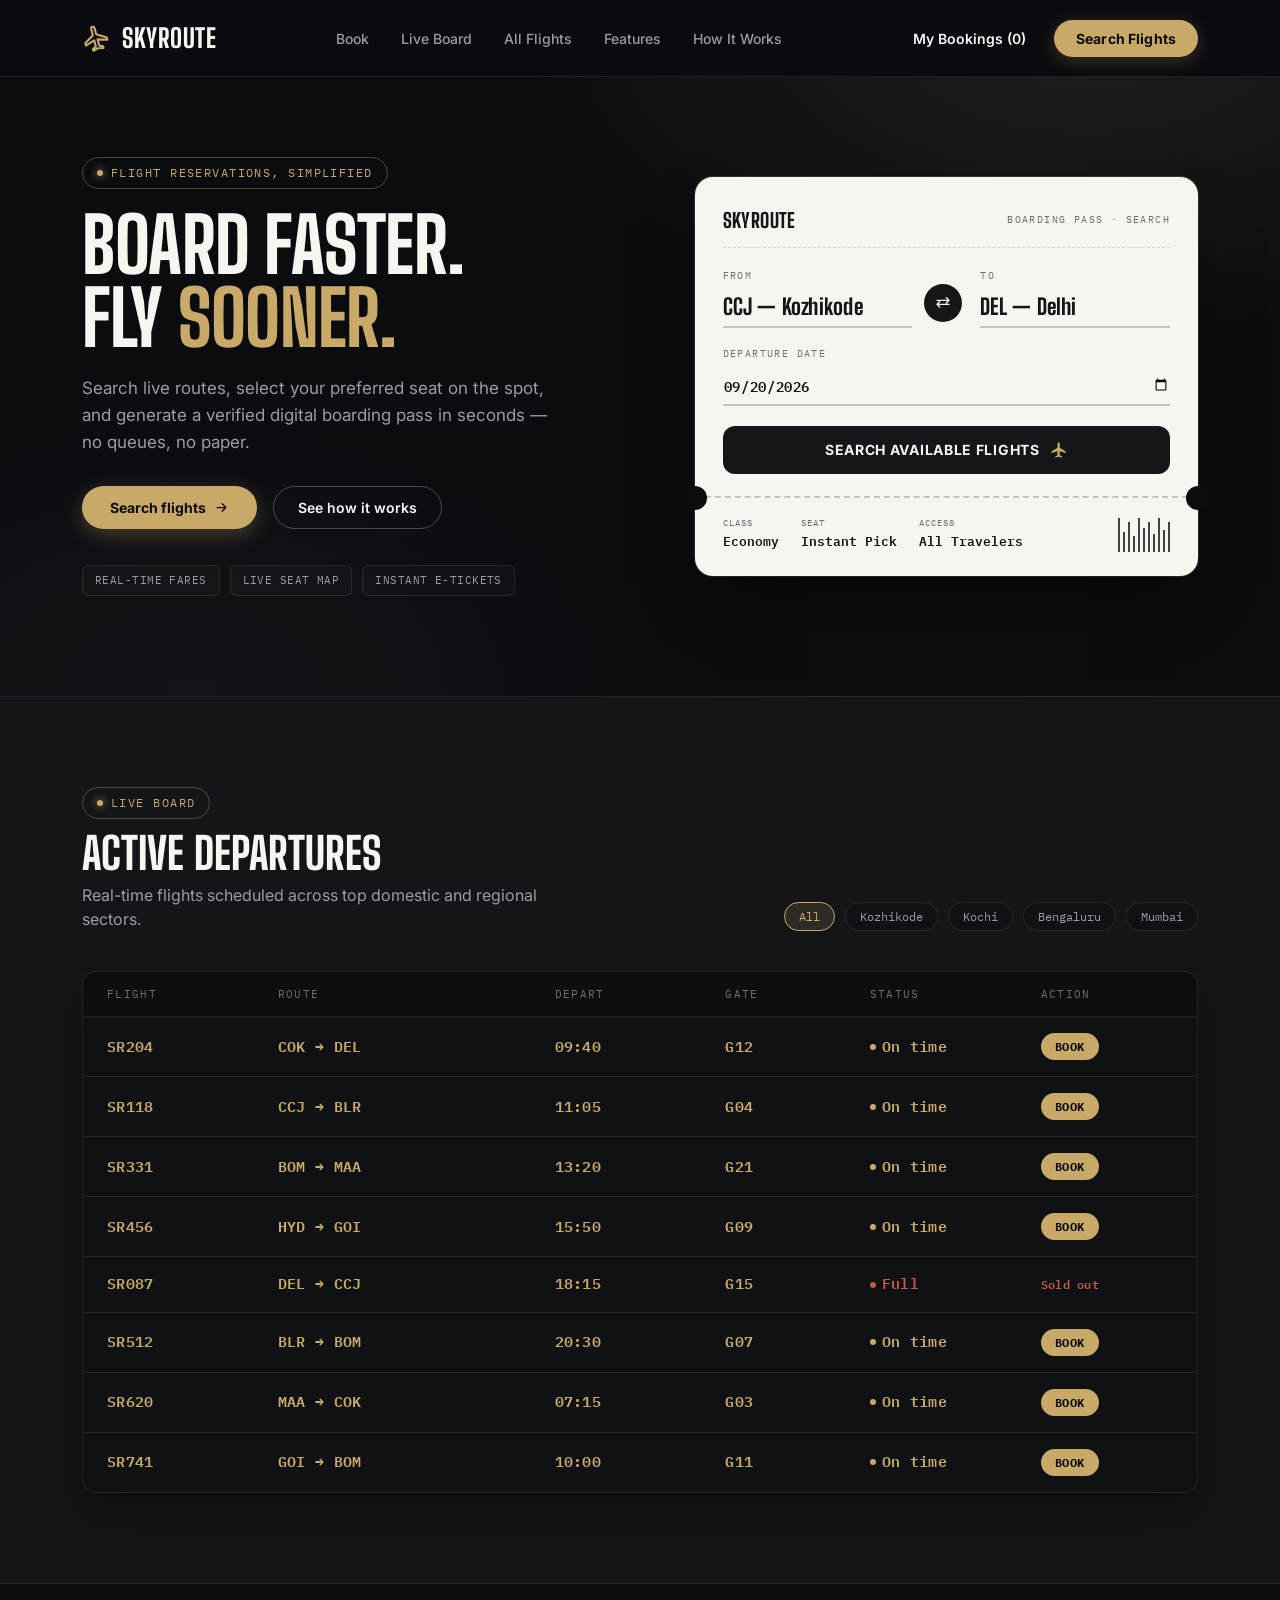
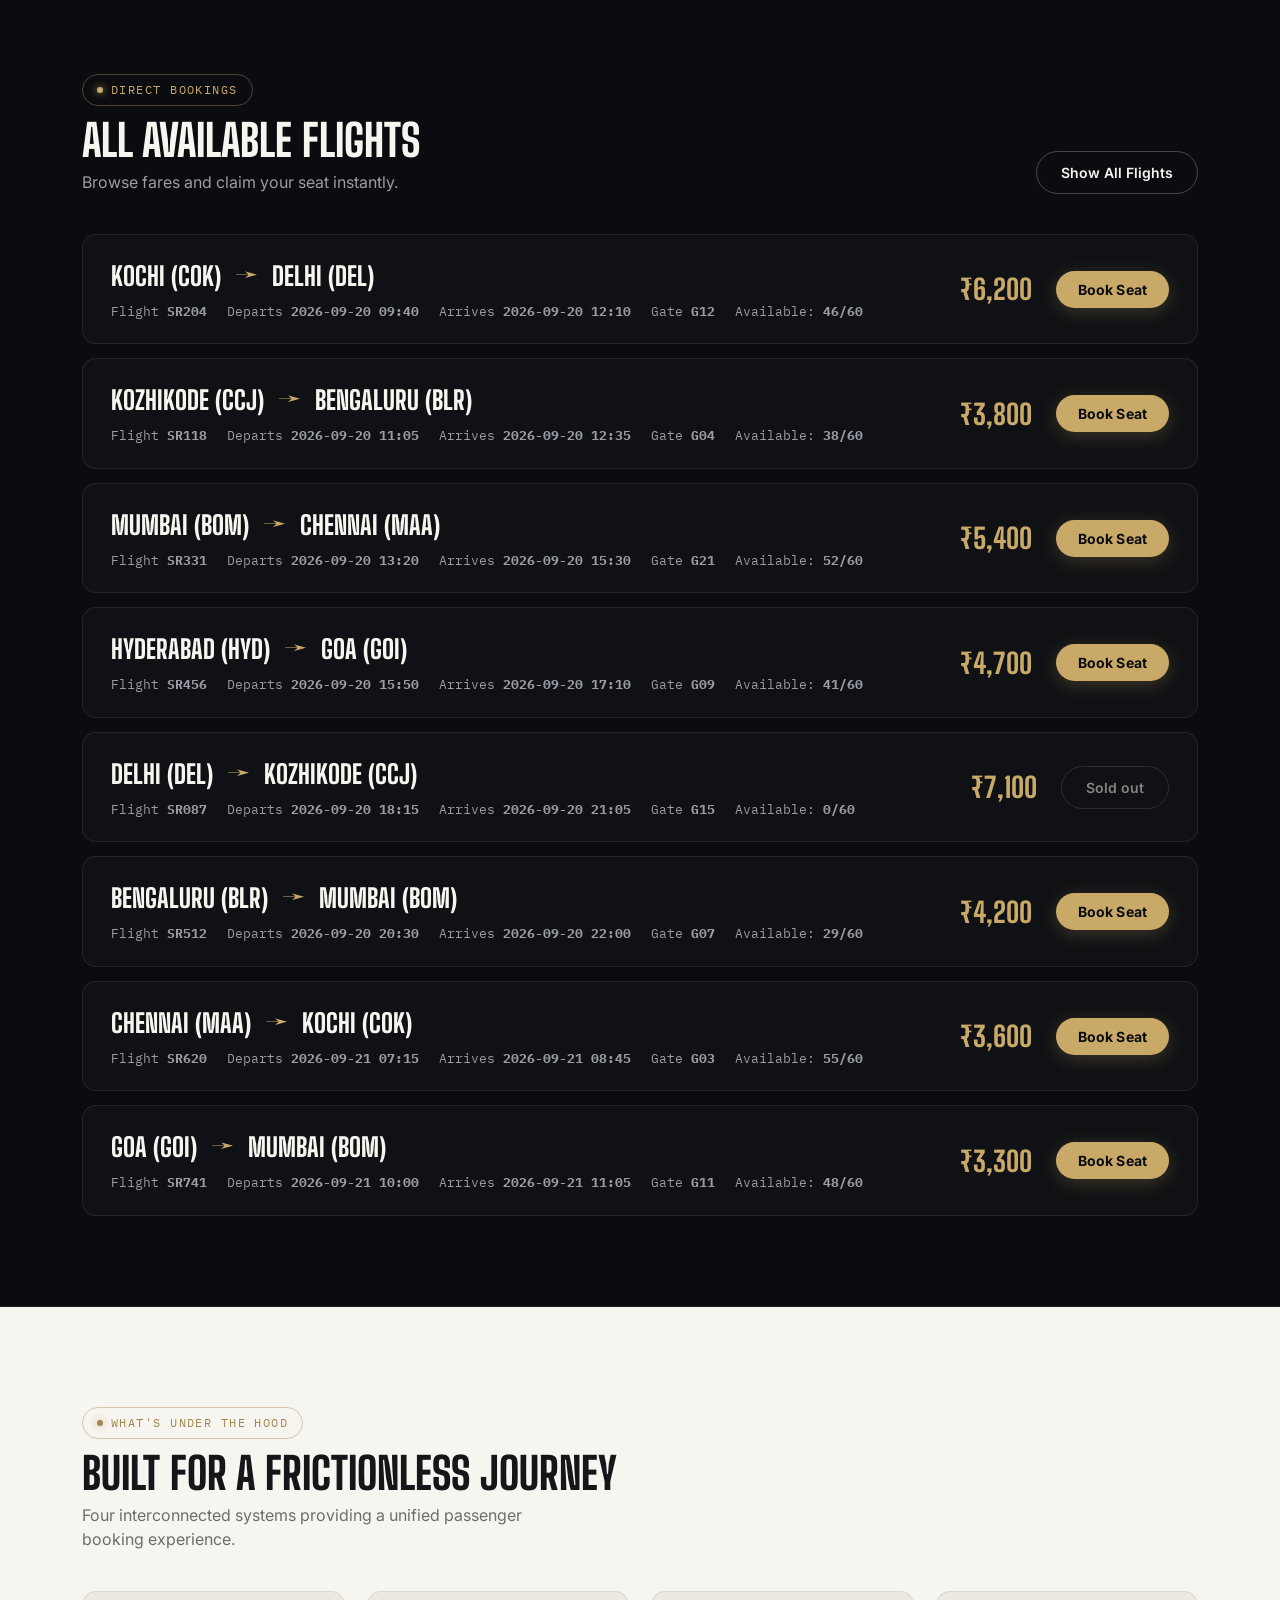
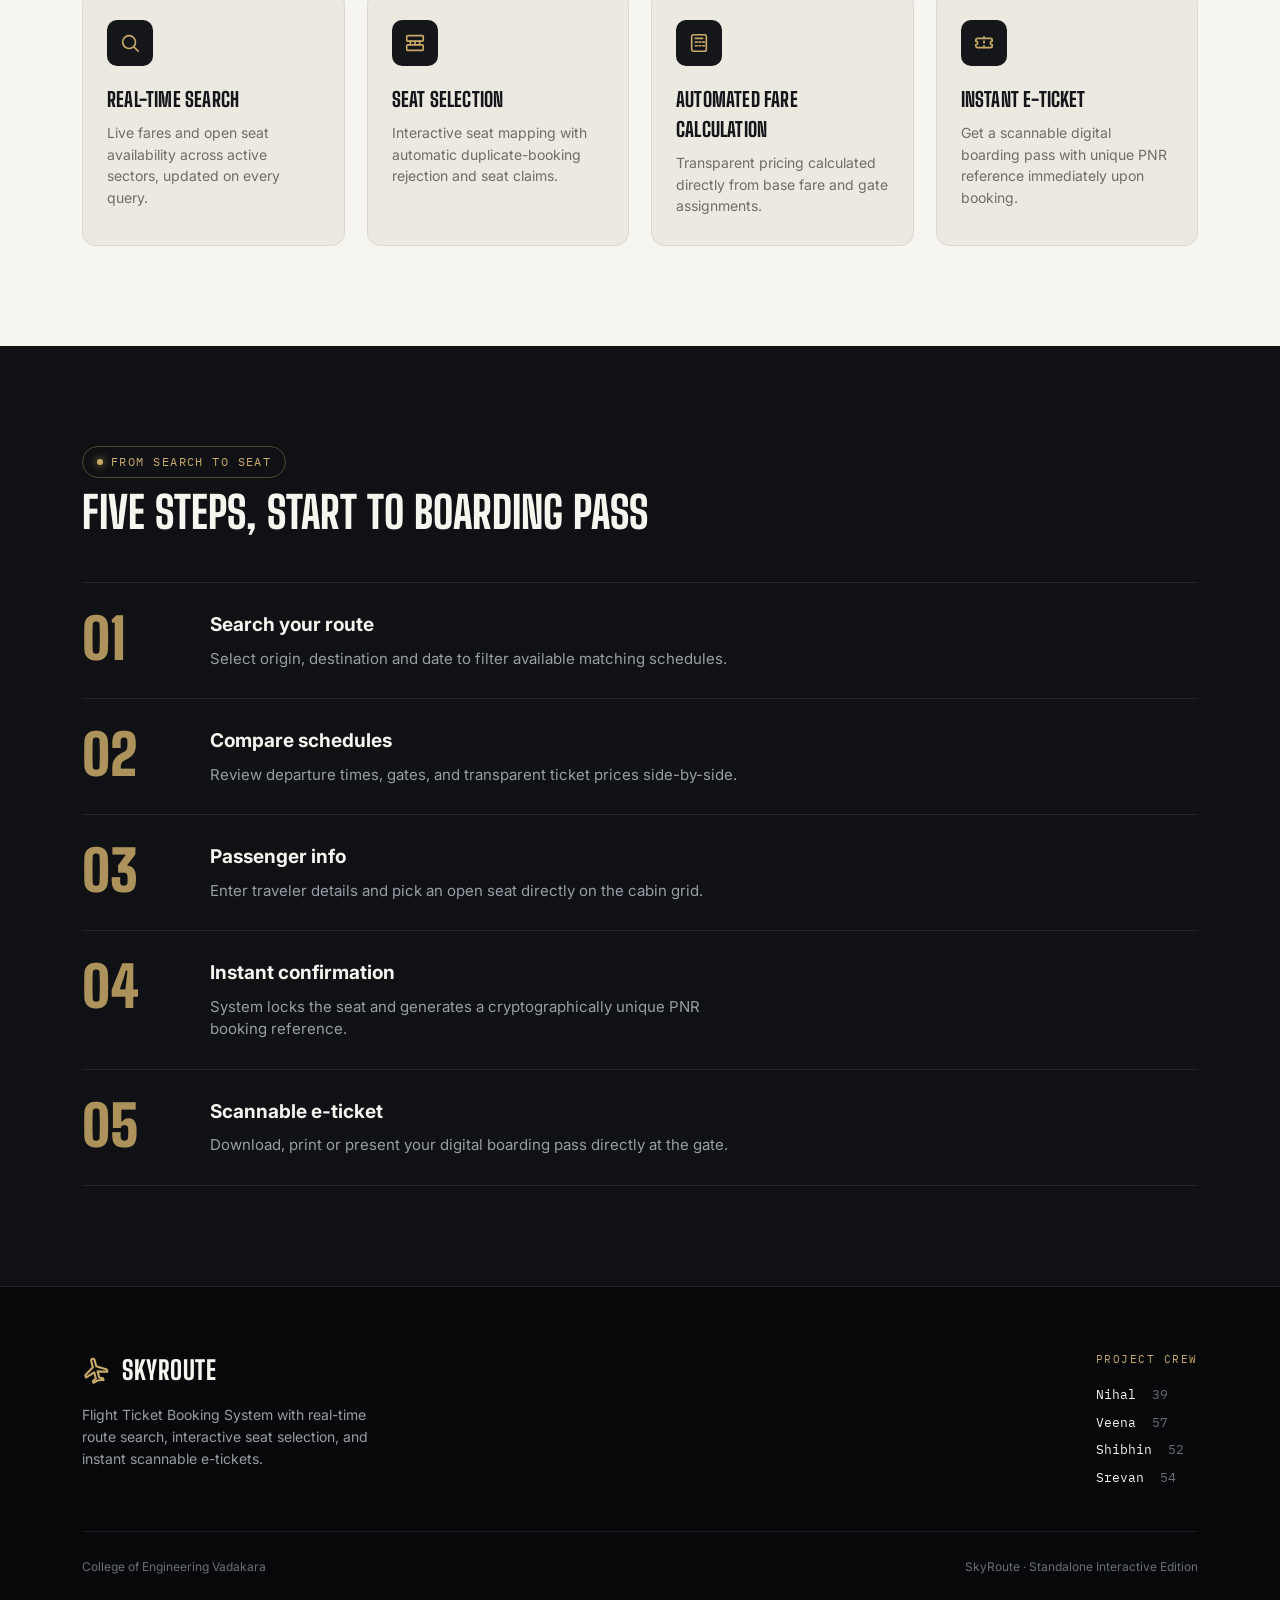
==== index.html @ 71bdf876 "Add standalone downloadable HTML showcase for GitHub Pages and offline viewing" ====
<!DOCTYPE html>
<html lang="en">
<head>
<meta charset="UTF-8">
<meta name="viewport" content="width=device-width, initial-scale=1.0">
<title>SkyRoute — Flight Ticket Booking System</title>
<meta name="description" content="SkyRoute flight ticket booking system with real-time route search, interactive seat selection, live departure board, scannable e-tickets, and admin panel.">
<link rel="preconnect" href="https://fonts.googleapis.com">
<link rel="preconnect" href="https://fonts.gstatic.com" crossorigin>
<link href="https://fonts.googleapis.com/css2?family=Big+Shoulders+Display:wght@700;800;900&family=IBM+Plex+Mono:wght@400;500;600;700&family=Inter:wght@400;500;600;700;800&display=swap" rel="stylesheet">
<style>
:root{
  --night:#0B0C10;
  --night-2:#131519;
  --night-3:#0F1114;
  --night-4:#07080A;
  --paper:#F7F5F0;
  --paper-2:#ECE9E1;
  --amber:#C9A968;
  --amber-dim:#A3854E;
  --sky:#8CA3B8;
  --ink:#15161A;
  --muted:#9A9DA6;
  --muted-2:#6C6F78;
  --line:rgba(154,157,166,0.14);
  --line-strong:rgba(201,169,104,0.3);
  --red:#C1584B;
  --green:#4CAF50;

  --f-display:'Big Shoulders Display', -apple-system, sans-serif;
  --f-body:'Inter', -apple-system, sans-serif;
  --f-mono:'IBM Plex Mono', monospace;
}

*{box-sizing:border-box; margin:0; padding:0;}
html{scroll-behavior:smooth;}
body{
  font-family:var(--f-body);
  background:var(--night);
  color:var(--paper);
  line-height:1.5;
  -webkit-font-smoothing:antialiased;
  min-height:100vh;
}
img,svg{display:block; max-width:100%;}
a{color:inherit; text-decoration:none;}
button{font-family:inherit; cursor:pointer;}
select,input{font-family:inherit;}
.wrap{max-width:1180px; margin:0 auto; padding:0 32px;}

*:focus-visible{outline:2px solid var(--amber); outline-offset:3px; border-radius:4px;}

/* ---------- NAVIGATION ---------- */
.nav{
  position:sticky; top:0; z-index:100;
  background:rgba(11,12,16,0.88);
  backdrop-filter:blur(12px);
  border-bottom:1px solid var(--line);
}
.nav .wrap{
  display:flex; align-items:center; justify-content:space-between;
  height:76px;
}
.brand{display:flex; align-items:center; gap:12px; cursor:pointer;}
.brand svg{width:28px; height:28px; color:var(--amber); transform:rotate(-15deg); transition:transform .3s ease;}
.brand:hover svg{transform:rotate(0deg) scale(1.08);}
.brand span{
  font-family:var(--f-display); font-weight:800; font-size:26px;
  letter-spacing:0.02em; text-transform:uppercase; color:var(--paper);
}
.nav-links{display:flex; align-items:center; gap:32px; list-style:none;}
.nav-links a{
  font-size:14px; font-weight:500; color:var(--muted);
  transition:color .2s ease;
}
.nav-links a:hover, .nav-links a.active{color:var(--paper);}
.nav-cta{display:flex; align-items:center; gap:16px;}
.nav-user{font-family:var(--f-mono); font-size:13px; color:var(--amber); display:flex; align-items:center; gap:6px;}
.badge-demo{
  font-family:var(--f-mono); font-size:10px; background:rgba(201,169,104,0.15);
  border:1px solid var(--amber); color:var(--amber); padding:2px 8px; border-radius:999px; text-transform:uppercase;
}
.btn-ghost{
  background:none; border:none; color:var(--paper);
  font-size:14px; font-weight:600; padding:8px 12px;
  border-radius:8px; transition:background .2s;
}
.btn-ghost:hover{background:rgba(255,255,255,0.06);}
.btn-amber{
  background:var(--amber); color:var(--night);
  border:none; padding:10px 22px; border-radius:999px;
  font-size:14px; font-weight:700; letter-spacing:0.01em;
  display:inline-flex; align-items:center; gap:6px;
  transition:transform .15s ease, background .15s ease, box-shadow .2s;
  box-shadow:0 4px 18px rgba(201,169,104,0.25);
}
.btn-amber:hover{background:#DCC28C; transform:translateY(-1px); box-shadow:0 6px 22px rgba(201,169,104,0.4);}

@media (max-width:860px){ .nav-links{display:none;} }

/* ---------- HERO ---------- */
.hero{
  padding:80px 0 100px;
  background:
    radial-gradient(ellipse 900px 500px at 85% -10%, rgba(201,169,104,0.12), transparent 65%),
    radial-gradient(ellipse 600px 400px at 15% 100%, rgba(140,163,184,0.06), transparent 70%),
    var(--night);
  overflow:hidden;
  border-bottom:1px solid var(--line);
}
.hero .wrap{
  display:grid;
  grid-template-columns:1.05fr 0.95fr;
  gap:56px;
  align-items:center;
}
.eyebrow{
  display:inline-flex; align-items:center; gap:8px;
  font-family:var(--f-mono); font-size:12px; letter-spacing:0.12em;
  text-transform:uppercase; color:var(--amber);
  border:1px solid rgba(201,169,104,0.35); border-radius:999px;
  padding:6px 14px; margin-bottom:20px;
}
.eyebrow::before{content:''; width:6px; height:6px; border-radius:50%; background:var(--amber); box-shadow:0 0 8px var(--amber);}
.hero h1{
  font-family:var(--f-display); font-weight:800;
  font-size:clamp(46px, 6vw, 76px);
  line-height:0.96; letter-spacing:-0.01em;
  text-transform:uppercase;
  margin-bottom:20px;
}
.hero h1 em{font-style:normal; color:var(--amber); text-decoration:underline decoration-thickness-2 decoration-amber/40;}
.hero p.lead{
  font-size:17px; color:var(--muted); max-width:480px; margin-bottom:30px; line-height:1.6;
}
.hero-actions{display:flex; align-items:center; gap:16px; margin-bottom:36px; flex-wrap:wrap;}
.btn-outline{
  background:none; border:1px solid rgba(247,245,240,0.25); color:var(--paper);
  padding:12px 24px; border-radius:999px; font-size:14px; font-weight:600;
  display:inline-flex; align-items:center; gap:8px;
  transition:border-color .2s ease, background .2s ease;
}
.btn-outline:hover{border-color:var(--paper); background:rgba(247,245,240,0.08);}
.btn-amber-lg{
  background:var(--amber); color:var(--night); border:none;
  padding:13px 28px; border-radius:999px; font-size:14px; font-weight:700;
  display:inline-flex; align-items:center; gap:8px;
  transition:transform .15s ease, background .15s ease, box-shadow .2s;
  box-shadow:0 6px 20px rgba(201,169,104,0.3);
}
.btn-amber-lg:hover{background:#DCC28C; transform:translateY(-2px); box-shadow:0 8px 26px rgba(201,169,104,0.45);}
.hero-tags{display:flex; gap:10px; flex-wrap:wrap;}
.tag{
  font-family:var(--f-mono); font-size:11px; letter-spacing:0.04em;
  color:var(--muted); border:1px solid var(--line); border-radius:6px;
  padding:6px 12px; text-transform:uppercase; background:rgba(255,255,255,0.02);
}

/* ---------- BOARDING PASS CARD ---------- */
.pass{
  position:relative;
  background:var(--paper);
  color:var(--ink);
  border-radius:18px;
  box-shadow:0 30px 60px -20px rgba(0,0,0,0.65), 0 0 0 1px rgba(201,169,104,0.2);
  transition:transform .2s ease;
}
.pass-top{padding:28px 28px 22px;}
.pass-head{
  display:flex; justify-content:space-between; align-items:center;
  margin-bottom:20px; border-bottom:1px dashed rgba(21,22,26,0.14); padding-bottom:12px;
}
.pass-head .mark{
  font-family:var(--f-display); font-weight:800; font-size:20px;
  text-transform:uppercase; letter-spacing:0.02em; color:var(--ink);
}
.pass-head .label{
  font-family:var(--f-mono); font-size:10px; letter-spacing:0.14em;
  text-transform:uppercase; color:var(--muted-2);
}

.route-row{
  display:grid; grid-template-columns:1fr 44px 1fr;
  align-items:center; gap:12px; margin-bottom:18px;
}
.field label{
  display:block; font-family:var(--f-mono); font-size:10px;
  letter-spacing:0.14em; text-transform:uppercase; color:var(--muted-2);
  margin-bottom:6px;
}
.field select, .field input{
  width:100%; appearance:none; -webkit-appearance:none;
  background:transparent; border:none; border-bottom:2px solid rgba(21,22,26,0.22);
  font-family:var(--f-display); font-weight:800; font-size:22px;
  color:var(--ink); padding:4px 0 6px; letter-spacing:0.01em;
  outline:none; transition:border-color .2s;
}
.field select:focus, .field input:focus{border-bottom-color:var(--amber-dim);}
.swap-btn{
  width:38px; height:38px; border-radius:50%; align-self:end;
  margin-bottom:6px;
  background:var(--ink); color:var(--paper); border:none;
  display:flex; align-items:center; justify-content:center;
  transition:transform .3s ease, background .2s;
}
.swap-btn:hover{background:#2A2D34; transform:rotate(180deg);}
.swap-btn svg{width:16px; height:16px;}

.sub-row{
  display:grid; grid-template-columns:1fr; gap:16px; margin-bottom:20px;
}
.sub-row input[type="date"]{
  font-family:var(--f-mono); font-weight:600; font-size:14px; color:var(--ink);
  padding:6px 0;
}

.search-btn{
  width:100%; background:var(--ink); color:var(--paper); border:none;
  padding:15px; border-radius:12px; font-weight:700; font-size:14px;
  display:flex; align-items:center; justify-content:center; gap:10px;
  text-transform:uppercase; letter-spacing:0.05em;
  transition:background .2s ease, transform .1s;
}
.search-btn:hover{background:#23272F; transform:scale(0.99);}
.search-btn svg{width:18px; height:18px; fill:var(--amber);}

.perf{
  position:relative; height:0; border-top:2px dashed rgba(21,22,26,0.22);
  margin:0;
}
.perf::before,.perf::after{
  content:''; position:absolute; top:-12px; width:24px; height:24px;
  border-radius:50%; background:var(--night);
}
.perf::before{left:-12px;}
.perf::after{right:-12px;}

.pass-bottom{
  padding:18px 28px 24px; display:flex; justify-content:space-between; align-items:flex-end; gap:14px;
}
.stub-info{display:flex; gap:22px; flex-wrap:wrap;}
.stub-info div span{display:block;}
.stub-info .k{font-family:var(--f-mono); font-size:9px; letter-spacing:0.12em; color:var(--muted-2); text-transform:uppercase; margin-bottom:3px;}
.stub-info .v{font-family:var(--f-mono); font-size:13px; font-weight:600; color:var(--ink);}
.barcode{display:flex; align-items:flex-end; gap:3px; height:34px;}
.barcode i{display:block; width:2px; background:var(--ink); opacity:0.8;}

/* ---------- LIVE BOARD ---------- */
.board-section{background:var(--night-2); padding:90px 0; border-bottom:1px solid var(--line);}
.section-head{margin-bottom:40px; display:flex; justify-content:space-between; align-items:flex-end; flex-wrap:wrap; gap:20px;}
.section-head .eyebrow{margin-bottom:12px;}
.section-head h2{
  font-family:var(--f-display); font-weight:800; text-transform:uppercase;
  font-size:clamp(32px,4vw,44px); line-height:1; margin-bottom:8px;
}
.section-head p{color:var(--muted); font-size:16px; max-width:480px;}

.board-controls{display:flex; gap:10px; flex-wrap:wrap;}
.pill-btn{
  background:var(--night-3); border:1px solid var(--line); color:var(--muted);
  font-family:var(--f-mono); font-size:12px; padding:6px 14px; border-radius:999px;
  transition:all .2s;
}
.pill-btn.active, .pill-btn:hover{background:rgba(201,169,104,0.15); border-color:var(--amber); color:var(--amber);}

.board{
  background:var(--night-3);
  border:1px solid var(--line);
  border-radius:14px;
  overflow:hidden;
  box-shadow:0 20px 40px -10px rgba(0,0,0,0.5);
}
.board-row{
  display:grid;
  grid-template-columns:1.2fr 2fr 1.2fr 1fr 1.2fr 1fr;
  gap:12px;
  align-items:center;
  padding:16px 24px;
  font-family:var(--f-mono);
  border-bottom:1px solid var(--line);
  transition:background .2s;
}
.board-row:last-child{border-bottom:none;}
.board-row:not(.header):hover{background:rgba(255,255,255,0.02);}
.board-row.header{
  color:var(--muted-2); font-size:11px; letter-spacing:0.12em; text-transform:uppercase;
  padding:14px 24px; background:rgba(0,0,0,0.2);
}
.board-row.data{
  color:var(--amber); font-size:15px; font-weight:600; letter-spacing:0.02em;
}
.status{display:inline-flex; align-items:center; gap:6px;}
.status.ontime{color:var(--amber);}
.status.boarding{color:var(--sky);}
.status.full{color:var(--red);}
.status::before{content:''; width:6px; height:6px; border-radius:50%; background:currentColor;}

.btn-book-sm{
  background:var(--amber); color:var(--night); border:none;
  padding:6px 14px; border-radius:999px; font-weight:700; font-size:12px;
  text-transform:uppercase; letter-spacing:0.04em; transition:all .15s;
}
.btn-book-sm:hover{background:#DCC28C; transform:scale(1.05);}

@media (max-width:860px){
  .board-row{grid-template-columns:1fr 1fr 1fr; row-gap:10px;}
  .board-row.header{display:none;}
}

/* ---------- FLIGHT RESULTS SECTION ---------- */
.results-section{padding:90px 0; background:var(--night); border-bottom:1px solid var(--line);}
.results-grid{display:flex; flex-direction:column; gap:14px; margin-top:24px;}
.flight-card{
  background:var(--night-3); border:1px solid var(--line); border-radius:14px;
  padding:22px 28px; display:flex; justify-content:space-between; align-items:center;
  flex-wrap:wrap; gap:20px; transition:border-color .2s, transform .2s;
}
.flight-card:hover{border-color:var(--line-strong); transform:translateY(-2px);}
.flight-card-left{display:flex; flex-direction:column; gap:6px;}
.flight-route{
  font-family:var(--f-display); font-weight:800; font-size:26px; text-transform:uppercase;
}
.flight-route .arrow{color:var(--amber); margin:0 8px;}
.flight-meta{display:flex; gap:20px; flex-wrap:wrap; font-family:var(--f-mono); color:var(--muted); font-size:13px;}
.flight-card-right{display:flex; align-items:center; gap:24px;}
.flight-price{font-family:var(--f-display); font-weight:800; font-size:28px; color:var(--amber);}

/* ---------- FEATURES ---------- */
.features{background:var(--paper); color:var(--ink); padding:100px 0;}
.features .eyebrow{color:var(--amber-dim); border-color:rgba(163,133,78,0.4);}
.features .eyebrow::before{background:var(--amber-dim);}
.features .section-head h2{color:var(--ink);}
.features .section-head p{color:#6E6D67;}
.feature-grid{
  display:grid; grid-template-columns:repeat(4,1fr); gap:22px; margin-top:30px;
}
.feature-card{
  background:var(--paper-2); border-radius:14px; padding:28px 24px;
  border:1px solid rgba(21,22,26,0.08);
  transition:transform .2s ease, box-shadow .2s ease;
}
.feature-card:hover{transform:translateY(-4px); box-shadow:0 16px 30px -14px rgba(21,22,26,0.25);}
.feature-icon{
  width:46px; height:46px; border-radius:10px; background:var(--ink);
  display:flex; align-items:center; justify-content:center; margin-bottom:18px;
}
.feature-icon svg{width:22px; height:22px; color:var(--amber); stroke:var(--amber);}
.feature-card h3{
  font-family:var(--f-display); font-weight:800; font-size:20px;
  text-transform:uppercase; margin-bottom:8px; letter-spacing:0.01em; color:var(--ink);
}
.feature-card p{font-size:14px; color:#6E6D67; line-height:1.55;}

@media (max-width:960px){ .feature-grid{grid-template-columns:1fr 1fr;} }
@media (max-width:560px){ .feature-grid{grid-template-columns:1fr;} }

/* ---------- PROCESS ---------- */
.process{background:var(--night-3); padding:100px 0; border-bottom:1px solid var(--line);}
.steps{display:flex; flex-direction:column; margin-top:30px;}
.step{
  display:grid; grid-template-columns:100px 1fr; gap:28px;
  padding:28px 0; border-top:1px solid var(--line);
}
.step:last-child{border-bottom:1px solid var(--line);}
.step .num{
  font-family:var(--f-display); font-weight:900; font-size:56px;
  color:var(--amber); line-height:1; opacity:0.85;
}
.step h3{
  font-family:var(--f-body); font-weight:700; font-size:19px; margin-bottom:8px;
}
.step p{color:var(--muted); font-size:15px; max-width:540px;}

@media (max-width:640px){
  .step{grid-template-columns:56px 1fr; gap:16px;}
  .step .num{font-size:38px;}
}

/* ---------- MODALS & POPUPS ---------- */
.modal-overlay{
  position:fixed; inset:0; z-index:1000;
  background:rgba(0,0,0,0.75); backdrop-filter:blur(8px);
  display:none; align-items:center; justify-content:center; padding:20px;
  overflow-y:auto;
}
.modal-overlay.open{display:flex;}
.modal-card{
  background:var(--paper); color:var(--ink);
  border-radius:20px; width:100%; max-width:500px;
  box-shadow:0 30px 70px -10px rgba(0,0,0,0.8);
  position:relative; animation:modalPop .25s ease-out;
  overflow:hidden;
}
@keyframes modalPop{ from{opacity:0; transform:scale(0.94) translateY(10px);} to{opacity:1; transform:scale(1) translateY(0);} }

.modal-header{
  background:var(--ink); color:var(--paper); padding:20px 26px;
  display:flex; justify-content:space-between; align-items:center;
}
.modal-header h3{
  font-family:var(--f-display); font-weight:800; font-size:22px; text-transform:uppercase; letter-spacing:0.02em;
}
.modal-close{
  background:none; border:none; color:var(--muted); font-size:24px; line-height:1;
  transition:color .2s;
}
.modal-close:hover{color:var(--paper);}

.modal-body{padding:26px;}

.seat-picker{
  display:grid; grid-template-columns:repeat(6, 1fr); gap:8px; margin:16px 0;
}
.seat-btn{
  background:var(--paper-2); border:1px solid rgba(21,22,26,0.15);
  padding:8px 4px; border-radius:6px; font-family:var(--f-mono); font-size:12px; font-weight:700;
  color:var(--ink); transition:all .15s;
}
.seat-btn:hover:not(.taken){background:var(--amber); color:var(--night); transform:scale(1.08);}
.seat-btn.selected{background:var(--amber); color:var(--night); border-color:var(--amber-dim); font-weight:900;}
.seat-btn.taken{background:#E0DCD3; color:#A09E97; cursor:not-allowed; text-decoration:line-through;}

/* ---------- TICKET MODAL / DISPLAY ---------- */
.ticket{
  background:var(--paper); color:var(--ink); border-radius:18px; overflow:hidden;
  border:1px solid rgba(201,169,104,0.3); text-align:left;
  box-shadow:0 20px 50px -10px rgba(0,0,0,0.4);
}
.ticket-header{
  background:var(--ink); color:var(--paper); padding:18px 24px;
  display:flex; justify-content:space-between; align-items:center;
}
.ticket-header .brand span{ font-size:18px; font-family:var(--f-display); font-weight:800; text-transform:uppercase; }
.ticket-ref{ font-family:var(--f-mono); color:var(--amber); font-weight:700; letter-spacing:0.06em; font-size:14px; }
.ticket-route{
  padding:22px 24px 6px; font-family:var(--f-display); font-weight:800;
  font-size:28px; text-transform:uppercase; color:var(--ink);
}
.ticket-route .arrow{ color:var(--amber-dim); margin:0 10px; }
.ticket-grid{ display:grid; grid-template-columns:1fr 1fr; gap:16px; padding:18px 24px 22px; }
.ticket-grid > div{ display:flex; flex-direction:column; }
.ticket-grid .label{ font-family:var(--f-mono); font-size:9.5px; color:var(--muted-2); text-transform:uppercase; letter-spacing:0.12em; margin-bottom:3px; }
.ticket-grid .value{ font-family:var(--f-mono); font-weight:700; font-size:14px; color:var(--ink); }
.ticket-barcode{
  display:flex; align-items:flex-end; justify-content:center; gap:3px; height:38px; padding:0 24px 20px;
}
.ticket-barcode i{ display:block; width:2px; background:var(--ink); opacity:0.8; }

/* ---------- FOOTER ---------- */
footer{background:var(--night-4); padding:64px 0 32px;}
.footer-top{
  display:flex; justify-content:space-between; align-items:flex-start;
  gap:40px; flex-wrap:wrap; padding-bottom:40px; border-bottom:1px solid var(--line);
}
.footer-brand .brand{margin-bottom:14px;}
.footer-brand p{color:var(--muted); font-size:14px; max-width:320px; line-height:1.6;}
.crew-label{
  font-family:var(--f-mono); font-size:11px; letter-spacing:0.14em;
  text-transform:uppercase; color:var(--amber); margin-bottom:14px;
}
.crew-list{list-style:none; font-family:var(--f-mono); font-size:13px; color:var(--paper);}
.crew-list li{padding:4px 0; display:flex; gap:16px;}
.crew-list li .role{color:var(--muted-2);}
.footer-bottom{
  padding-top:26px; display:flex; justify-content:space-between;
  flex-wrap:wrap; gap:10px; font-size:12px; color:var(--muted-2);
}

/* Print ticket styles */
@media print{
  body *{visibility:hidden;}
  #ticketModal, #ticketModal *{visibility:visible;}
  #ticketModal{position:absolute; left:0; top:0; width:100%;}
  .modal-close, .modal-header button, .btn-print{display:none !important;}
}
</style>
</head>
<body>

<!-- NAV -->
<header class="nav">
  <div class="wrap">
    <div class="brand" onclick="window.scrollTo({top:0, behavior:'smooth'})">
      <svg viewBox="0 0 24 24" fill="none" stroke="currentColor" stroke-width="1.8" stroke-linecap="round" stroke-linejoin="round"><path d="M21 16v-2l-8-5V3.5a1.5 1.5 0 0 0-3 0V9l-8 5v2l8-2.5V19l-3 1.5V22l4.5-1 4.5 1v-1.5L13 19v-5.5l8 2.5z"/></svg>
      <span>SkyRoute</span>
    </div>
    <ul class="nav-links">
      <li><a href="#book">Book</a></li>
      <li><a href="#board">Live Board</a></li>
      <li><a href="#all-flights">All Flights</a></li>
      <li><a href="#features">Features</a></li>
      <li><a href="#process">How It Works</a></li>
    </ul>
    <div class="nav-cta">
      <button class="btn-ghost" onclick="openMyBookings()">My Bookings (<span id="bookingCount">0</span>)</button>
      <button class="btn-amber" onclick="scrollToSection('book')">Search Flights</button>
    </div>
  </div>
</header>

<!-- HERO -->
<section class="hero" id="book">
  <div class="wrap">
    <div class="hero-copy">
      <div class="eyebrow">Flight reservations, simplified</div>
      <h1>Board faster.<br>Fly <em>sooner.</em></h1>
      <p class="lead">Search live routes, select your preferred seat on the spot, and generate a verified digital boarding pass in seconds — no queues, no paper.</p>
      <div class="hero-actions">
        <button onclick="scrollToSection('book-form')" class="btn-amber-lg">
          Search flights
          <svg viewBox="0 0 24 24" fill="none" stroke="currentColor" stroke-width="2" stroke-linecap="round" stroke-linejoin="round" width="15" height="15"><path d="M5 12h14M13 6l6 6-6 6"/></svg>
        </button>
        <button onclick="scrollToSection('process')" class="btn-outline">See how it works</button>
      </div>
      <div class="hero-tags">
        <span class="tag">Real-time fares</span>
        <span class="tag">Live seat map</span>
        <span class="tag">Instant e-tickets</span>
      </div>
    </div>

    <!-- BOARDING PASS SEARCH CARD -->
    <div class="pass" id="book-form">
      <form id="searchForm" onsubmit="handleSearch(event)">
        <div class="pass-top">
          <div class="pass-head">
            <span class="mark">SkyRoute</span>
            <span class="label">Boarding Pass · Search</span>
          </div>

          <div class="route-row">
            <div class="field">
              <label>From</label>
              <select id="fromSel">
                <option value="CCJ">CCJ — Kozhikode</option>
                <option value="COK">COK — Kochi</option>
                <option value="BLR">BLR — Bengaluru</option>
                <option value="BOM">BOM — Mumbai</option>
                <option value="DEL">DEL — Delhi</option>
                <option value="MAA">MAA — Chennai</option>
                <option value="GOI">GOI — Goa</option>
                <option value="HYD">HYD — Hyderabad</option>
              </select>
            </div>
            <button type="button" class="swap-btn" id="swapBtn" onclick="swapAirports()" aria-label="Swap airports">
              <svg viewBox="0 0 24 24" fill="none" stroke="currentColor" stroke-width="2" stroke-linecap="round" stroke-linejoin="round"><path d="M7 10l-4 4 4 4M3 14h18M17 4l4 4-4 4M21 8H3"/></svg>
            </button>
            <div class="field">
              <label>To</label>
              <select id="toSel">
                <option value="DEL" selected>DEL — Delhi</option>
                <option value="BLR">BLR — Bengaluru</option>
                <option value="BOM">BOM — Mumbai</option>
                <option value="COK">COK — Kochi</option>
                <option value="CCJ">CCJ — Kozhikode</option>
                <option value="MAA">MAA — Chennai</option>
                <option value="GOI">GOI — Goa</option>
                <option value="HYD">HYD — Hyderabad</option>
              </select>
            </div>
          </div>

          <div class="sub-row">
            <div class="field">
              <label>Departure Date</label>
              <input type="date" id="dateInput" value="2026-09-20">
            </div>
          </div>

          <button type="submit" class="search-btn">
            Search Available Flights
            <svg viewBox="0 0 24 24"><path d="M21 16v-2l-8-5V3.5a1.5 1.5 0 0 0-3 0V9l-8 5v2l8-2.5V19l-3 1.5V22l4.5-1 4.5 1v-1.5L13 19v-5.5l8 2.5z"/></svg>
          </button>
        </div>

        <div class="perf"></div>

        <div class="pass-bottom">
          <div class="stub-info">
            <div><span class="k">Class</span><span class="v">Economy</span></div>
            <div><span class="k">Seat</span><span class="v">Instant Pick</span></div>
            <div><span class="k">Access</span><span class="v">All Travelers</span></div>
          </div>
          <div class="barcode" aria-hidden="true">
            <i style="height:34px"></i><i style="height:20px"></i><i style="height:30px"></i><i style="height:16px"></i>
            <i style="height:34px"></i><i style="height:24px"></i><i style="height:30px"></i><i style="height:18px"></i>
            <i style="height:34px"></i><i style="height:22px"></i><i style="height:30px"></i>
          </div>
        </div>
      </form>
    </div>
  </div>
</section>

<!-- LIVE DEPARTURE BOARD -->
<section class="board-section" id="board">
  <div class="wrap">
    <div class="section-head">
      <div>
        <div class="eyebrow">Live Board</div>
        <h2>Active Departures</h2>
        <p>Real-time flights scheduled across top domestic and regional sectors.</p>
      </div>
      <div class="board-controls">
        <button class="pill-btn active" onclick="filterBoard('ALL', this)">All</button>
        <button class="pill-btn" onclick="filterBoard('CCJ', this)">Kozhikode</button>
        <button class="pill-btn" onclick="filterBoard('COK', this)">Kochi</button>
        <button class="pill-btn" onclick="filterBoard('BLR', this)">Bengaluru</button>
        <button class="pill-btn" onclick="filterBoard('BOM', this)">Mumbai</button>
      </div>
    </div>

    <div class="board" id="depBoard">
      <div class="board-row header">
        <span>Flight</span><span>Route</span><span>Depart</span><span>Gate</span><span>Status</span><span>Action</span>
      </div>
      <div id="boardRows">
        <!-- Injected via JavaScript -->
      </div>
    </div>
  </div>
</section>

<!-- FLIGHT SEARCH RESULTS -->
<section class="results-section" id="all-flights">
  <div class="wrap">
    <div class="section-head">
      <div>
        <div class="eyebrow">Direct Bookings</div>
        <h2 id="resultsHeading">All Available Flights</h2>
        <p id="resultsSub">Browse fares and claim your seat instantly.</p>
      </div>
      <button class="btn-outline" onclick="resetFilters()">Show All Flights</button>
    </div>

    <div class="results-grid" id="flightsList">
      <!-- Injected via JavaScript -->
    </div>
  </div>
</section>

<!-- FEATURES -->
<section class="features" id="features">
  <div class="wrap">
    <div class="section-head">
      <div>
        <div class="eyebrow">What's under the hood</div>
        <h2>Built for a frictionless journey</h2>
        <p>Four interconnected systems providing a unified passenger booking experience.</p>
      </div>
    </div>
    <div class="feature-grid">
      <div class="feature-card">
        <div class="feature-icon">
          <svg viewBox="0 0 24 24" fill="none" stroke="currentColor" stroke-width="1.8" stroke-linecap="round" stroke-linejoin="round"><circle cx="11" cy="11" r="7"/><path d="M21 21l-4.3-4.3"/></svg>
        </div>
        <h3>Real-time search</h3>
        <p>Live fares and open seat availability across active sectors, updated on every query.</p>
      </div>
      <div class="feature-card">
        <div class="feature-icon">
          <svg viewBox="0 0 24 24" fill="none" stroke="currentColor" stroke-width="1.8" stroke-linecap="round" stroke-linejoin="round"><rect x="3" y="4" width="18" height="6" rx="1"/><rect x="3" y="14" width="18" height="6" rx="1"/><path d="M7 10v4M12 10v4M17 10v4"/></svg>
        </div>
        <h3>Seat selection</h3>
        <p>Interactive seat mapping with automatic duplicate-booking rejection and seat claims.</p>
      </div>
      <div class="feature-card">
        <div class="feature-icon">
          <svg viewBox="0 0 24 24" fill="none" stroke="currentColor" stroke-width="1.8" stroke-linecap="round" stroke-linejoin="round"><rect x="4" y="3" width="16" height="18" rx="2"/><path d="M8 7h8M8 11h2M12 11h2M16 11h2M8 15h2M12 15h2M16 15h2"/></svg>
        </div>
        <h3>Automated fare calculation</h3>
        <p>Transparent pricing calculated directly from base fare and gate assignments.</p>
      </div>
      <div class="feature-card">
        <div class="feature-icon">
          <svg viewBox="0 0 24 24" fill="none" stroke="currentColor" stroke-width="1.8" stroke-linecap="round" stroke-linejoin="round"><path d="M3 9a2 2 0 0 1 2-2h14a2 2 0 0 1 2 2v1a2 2 0 0 0 0 4v1a2 2 0 0 1-2 2H5a2 2 0 0 1-2-2v-1a2 2 0 0 0 0-4z"/><path d="M12 5v14" stroke-dasharray="2 3"/></svg>
        </div>
        <h3>Instant e-ticket</h3>
        <p>Get a scannable digital boarding pass with unique PNR reference immediately upon booking.</p>
      </div>
    </div>
  </div>
</section>

<!-- PROCESS -->
<section class="process" id="process">
  <div class="wrap">
    <div class="section-head">
      <div>
        <div class="eyebrow">From search to seat</div>
        <h2>Five steps, start to boarding pass</h2>
      </div>
    </div>
    <div class="steps">
      <div class="step">
        <span class="num">01</span>
        <div><h3>Search your route</h3><p>Select origin, destination and date to filter available matching schedules.</p></div>
      </div>
      <div class="step">
        <span class="num">02</span>
        <div><h3>Compare schedules</h3><p>Review departure times, gates, and transparent ticket prices side-by-side.</p></div>
      </div>
      <div class="step">
        <span class="num">03</span>
        <div><h3>Passenger info</h3><p>Enter traveler details and pick an open seat directly on the cabin grid.</p></div>
      </div>
      <div class="step">
        <span class="num">04</span>
        <div><h3>Instant confirmation</h3><p>System locks the seat and generates a cryptographically unique PNR booking reference.</p></div>
      </div>
      <div class="step">
        <span class="num">05</span>
        <div><h3>Scannable e-ticket</h3><p>Download, print or present your digital boarding pass directly at the gate.</p></div>
      </div>
    </div>
  </div>
</section>

<!-- FOOTER -->
<footer>
  <div class="wrap">
    <div class="footer-top">
      <div class="footer-brand">
        <div class="brand">
          <svg viewBox="0 0 24 24" fill="none" stroke="currentColor" stroke-width="1.8" stroke-linecap="round" stroke-linejoin="round" style="color:var(--amber)"><path d="M21 16v-2l-8-5V3.5a1.5 1.5 0 0 0-3 0V9l-8 5v2l8-2.5V19l-3 1.5V22l4.5-1 4.5 1v-1.5L13 19v-5.5l8 2.5z"/></svg>
          <span>SkyRoute</span>
        </div>
        <p>Flight Ticket Booking System with real-time route search, interactive seat selection, and instant scannable e-tickets.</p>
      </div>
      <div>
        <div class="crew-label">Project Crew</div>
        <ul class="crew-list">
          <li><span>Nihal</span><span class="role">39</span></li>
          <li><span>Veena</span><span class="role">57</span></li>
          <li><span>Shibhin</span><span class="role">52</span></li>
          <li><span>Srevan</span><span class="role">54</span></li>
        </ul>
      </div>
    </div>
    <div class="footer-bottom">
      <span>College of Engineering Vadakara</span>
      <span>SkyRoute · Standalone Interactive Edition</span>
    </div>
  </div>
</footer>

<!-- BOOKING MODAL -->
<div class="modal-overlay" id="bookingModal">
  <div class="modal-card">
    <div class="modal-header">
      <h3 id="modalFlightTitle">Book Flight</h3>
      <button class="modal-close" onclick="closeModal('bookingModal')">&times;</button>
    </div>
    <div class="modal-body">
      <div id="modalFlightSummary" style="font-family:var(--f-mono); font-size:13px; color:var(--muted-2); background:var(--paper-2); padding:14px 16px; border-radius:10px; margin-bottom:18px; line-height:1.6;">
        <!-- Flight details -->
      </div>
      
      <form id="bookFlightForm" onsubmit="confirmBooking(event)">
        <div class="field" style="margin-bottom:14px;">
          <label style="color:var(--muted-2);">Passenger Full Name</label>
          <input type="text" id="passengerName" placeholder="e.g. Nihal Nambiar" required style="font-size:16px; font-family:var(--f-body); border-bottom:2px solid rgba(21,22,26,0.2); padding:6px 0;">
        </div>

        <div class="field" style="margin-bottom:16px;">
          <label style="color:var(--muted-2);">Select Seat (<span id="selectedSeatLabel">Choose below</span>)</label>
          <div class="seat-picker" id="seatPicker">
            <!-- Injected via JavaScript -->
          </div>
          <input type="hidden" id="selectedSeatInput" required>
        </div>

        <button type="submit" class="search-btn" style="margin-top:10px;">
          Confirm Booking &amp; Generate E-Ticket
          <svg viewBox="0 0 24 24"><path d="M21 16v-2l-8-5V3.5a1.5 1.5 0 0 0-3 0V9l-8 5v2l8-2.5V19l-3 1.5V22l4.5-1 4.5 1v-1.5L13 19v-5.5l8 2.5z"/></svg>
        </button>
      </form>
    </div>
  </div>
</div>

<!-- TICKET MODAL -->
<div class="modal-overlay" id="ticketModal">
  <div class="modal-card" style="max-width:480px;">
    <div class="modal-header">
      <h3>Official E-Ticket</h3>
      <button class="modal-close" onclick="closeModal('ticketModal')">&times;</button>
    </div>
    <div class="modal-body" style="padding:20px;">
      <div class="ticket" id="ticketContent">
        <!-- Injected via JS -->
      </div>
      <div style="display:flex; gap:10px; margin-top:18px;">
        <button class="search-btn btn-print" onclick="window.print()" style="flex:1;">
          Print / Save PDF
        </button>
        <button class="btn-outline" onclick="closeModal('ticketModal')" style="color:var(--ink); border-color:rgba(21,22,26,0.25);">
          Close
        </button>
      </div>
    </div>
  </div>
</div>

<!-- MY BOOKINGS MODAL -->
<div class="modal-overlay" id="myBookingsModal">
  <div class="modal-card" style="max-width:560px;">
    <div class="modal-header">
      <h3>My Reserved Bookings</h3>
      <button class="modal-close" onclick="closeModal('myBookingsModal')">&times;</button>
    </div>
    <div class="modal-body">
      <div id="myBookingsList" style="display:flex; flex-direction:column; gap:12px;">
        <!-- Injected via JS -->
      </div>
    </div>
  </div>
</div>

<script>
// ---------- MASTER FLIGHT DATA ----------
const initialFlights = [
  { id: 1, flight_number: "SR204", origin_code: "COK", origin_city: "Kochi", destination_code: "DEL", destination_city: "Delhi", departure_time: "2026-09-20 09:40", arrival_time: "2026-09-20 12:10", gate: "G12", price: 6200, seats_total: 60, seats_taken: 14 },
  { id: 2, flight_number: "SR118", origin_code: "CCJ", origin_city: "Kozhikode", destination_code: "BLR", destination_city: "Bengaluru", departure_time: "2026-09-20 11:05", arrival_time: "2026-09-20 12:35", gate: "G04", price: 3800, seats_total: 60, seats_taken: 22 },
  { id: 3, flight_number: "SR331", origin_code: "BOM", origin_city: "Mumbai", destination_code: "MAA", destination_city: "Chennai", departure_time: "2026-09-20 13:20", arrival_time: "2026-09-20 15:30", gate: "G21", price: 5400, seats_total: 60, seats_taken: 8 },
  { id: 4, flight_number: "SR456", origin_code: "HYD", origin_city: "Hyderabad", destination_code: "GOI", destination_city: "Goa", departure_time: "2026-09-20 15:50", arrival_time: "2026-09-20 17:10", gate: "G09", price: 4700, seats_total: 60, seats_taken: 19 },
  { id: 5, flight_number: "SR087", origin_code: "DEL", origin_city: "Delhi", destination_code: "CCJ", destination_city: "Kozhikode", departure_time: "2026-09-20 18:15", arrival_time: "2026-09-20 21:05", gate: "G15", price: 7100, seats_total: 60, seats_taken: 60 },
  { id: 6, flight_number: "SR512", origin_code: "BLR", origin_city: "Bengaluru", destination_code: "BOM", destination_city: "Mumbai", departure_time: "2026-09-20 20:30", arrival_time: "2026-09-20 22:00", gate: "G07", price: 4200, seats_total: 60, seats_taken: 31 },
  { id: 7, flight_number: "SR620", origin_code: "MAA", origin_city: "Chennai", destination_code: "COK", destination_city: "Kochi", departure_time: "2026-09-21 07:15", arrival_time: "2026-09-21 08:45", gate: "G03", price: 3600, seats_total: 60, seats_taken: 5 },
  { id: 8, flight_number: "SR741", origin_code: "GOI", origin_city: "Goa", destination_code: "BOM", destination_city: "Mumbai", departure_time: "2026-09-21 10:00", arrival_time: "2026-09-21 11:05", gate: "G11", price: 3300, seats_total: 60, seats_taken: 12 }
];

let flights = [...initialFlights];
let activeBookingFlight = null;

// Persistent bookings stored in localStorage
function getBookings() {
  try {
    return JSON.parse(localStorage.getItem('skyroute_bookings') || '[]');
  } catch(e) {
    return [];
  }
}

function saveBooking(booking) {
  const list = getBookings();
  list.unshift(booking);
  localStorage.setItem('skyroute_bookings', JSON.stringify(list));
  updateBookingCount();
}

function updateBookingCount() {
  const count = getBookings().length;
  document.getElementById('bookingCount').innerText = count;
}

// Render Live Departure Board
function renderBoard(filterOrigin = 'ALL') {
  const boardEl = document.getElementById('boardRows');
  const filtered = filterOrigin === 'ALL' ? flights : flights.filter(f => f.origin_code === filterOrigin);
  
  boardEl.innerHTML = filtered.map(f => {
    const isFull = f.seats_taken >= f.seats_total;
    const stClass = isFull ? 'full' : 'ontime';
    const stText = isFull ? 'Full' : 'On time';
    const timeStr = f.departure_time.split(' ')[1] || f.departure_time;

    return `
      <div class="board-row data">
        <span>${f.flight_number}</span>
        <span>${f.origin_code} &#8594; ${f.destination_code}</span>
        <span>${timeStr}</span>
        <span>${f.gate}</span>
        <span class="status ${stClass}">${stText}</span>
        <span>
          ${isFull 
            ? `<span style="font-size:12px; color:var(--red);">Sold out</span>` 
            : `<button class="btn-book-sm" onclick="openBookingModal(${f.id})">Book</button>`
          }
        </span>
      </div>
    `;
  }).join('');
}

function filterBoard(code, btn) {
  document.querySelectorAll('.pill-btn').forEach(b => b.classList.remove('active'));
  if (btn) btn.classList.add('active');
  renderBoard(code);
}

// Render All Flights & Search Results
function renderFlights(list = flights) {
  const listEl = document.getElementById('flightsList');
  if (list.length === 0) {
    listEl.innerHTML = `
      <div style="padding:40px; text-align:center; color:var(--muted); font-family:var(--f-mono);">
        No matching flights found for this search.
      </div>
    `;
    return;
  }

  listEl.innerHTML = list.map(f => {
    const isFull = f.seats_taken >= f.seats_total;
    return `
      <div class="flight-card">
        <div class="flight-card-left">
          <div class="flight-route">
            ${f.origin_city} (${f.origin_code}) <span class="arrow">&#8594;</span> ${f.destination_city} (${f.destination_code})
          </div>
          <div class="flight-meta">
            <span>Flight <strong>${f.flight_number}</strong></span>
            <span>Departs <strong>${f.departure_time}</strong></span>
            <span>Arrives <strong>${f.arrival_time}</strong></span>
            <span>Gate <strong>${f.gate}</strong></span>
            <span>Available: <strong>${f.seats_total - f.seats_taken}/${f.seats_total}</strong></span>
          </div>
        </div>
        <div class="flight-card-right">
          <div class="flight-price">&#8377;${f.price.toLocaleString('en-IN')}</div>
          ${isFull 
            ? `<button class="btn-outline" style="opacity:0.5; cursor:not-allowed;" disabled>Sold out</button>`
            : `<button class="btn-amber" onclick="openBookingModal(${f.id})">Book Seat</button>`
          }
        </div>
      </div>
    `;
  }).join('');
}

// Swap Origin and Destination
function swapAirports() {
  const fromSel = document.getElementById('fromSel');
  const toSel = document.getElementById('toSel');
  const tmp = fromSel.value;
  fromSel.value = toSel.value;
  toSel.value = tmp;
  document.getElementById('swapBtn').classList.toggle('spin');
}

// Handle Search Form
function handleSearch(e) {
  e.preventDefault();
  const from = document.getElementById('fromSel').value;
  const to = document.getElementById('toSel').value;
  const date = document.getElementById('dateInput').value;

  const matched = flights.filter(f => f.origin_code === from && f.destination_code === to);
  document.getElementById('resultsHeading').innerText = `Flights from ${from} to ${to}`;
  document.getElementById('resultsSub').innerText = `${matched.length} flight(s) found for ${date}`;
  renderFlights(matched);
  scrollToSection('all-flights');
}

function resetFilters() {
  document.getElementById('resultsHeading').innerText = 'All Available Flights';
  document.getElementById('resultsSub').innerText = 'Browse fares and claim your seat instantly.';
  renderFlights(flights);
}

// Booking Modal Logic
function openBookingModal(flightId) {
  const flight = flights.find(f => f.id === flightId);
  if (!flight) return;
  activeBookingFlight = flight;

  document.getElementById('modalFlightTitle').innerText = `Book ${flight.flight_number}`;
  document.getElementById('modalFlightSummary').innerHTML = `
    <strong>${flight.origin_city} (${flight.origin_code}) &#8594; ${flight.destination_city} (${flight.destination_code})</strong><br>
    Departure: ${flight.departure_time} · Arrival: ${flight.arrival_time}<br>
    Gate: ${flight.gate} · Fare: &#8377;${flight.price.toLocaleString('en-IN')}
  `;

  // Generate interactive seat grid
  const seatPicker = document.getElementById('seatPicker');
  const seatLetters = ['A', 'B', 'C', 'D', 'E', 'F'];
  let seatHtml = '';
  
  // Seed sample taken seats
  const takenSeats = ['12A', '12B', '14C', '14D', '15F', '16A', '18B', '19D'];
  for (let row = 12; row <= 15; row++) {
    for (let l of seatLetters) {
      const seatCode = `${row}${l}`;
      const isTaken = takenSeats.includes(seatCode);
      seatHtml += `
        <button type="button" class="seat-btn ${isTaken ? 'taken' : ''}" 
                onclick="selectSeat('${seatCode}', this)" ${isTaken ? 'disabled' : ''}>
          ${seatCode}
        </button>
      `;
    }
  }
  seatPicker.innerHTML = seatHtml;
  document.getElementById('selectedSeatLabel').innerText = 'Choose below';
  document.getElementById('selectedSeatInput').value = '';

  document.getElementById('bookingModal').classList.add('open');
}

function selectSeat(seatCode, btn) {
  document.querySelectorAll('.seat-btn').forEach(b => b.classList.remove('selected'));
  btn.classList.add('selected');
  document.getElementById('selectedSeatLabel').innerText = `Selected: ${seatCode}`;
  document.getElementById('selectedSeatInput').value = seatCode;
}

function confirmBooking(e) {
  e.preventDefault();
  const passenger = document.getElementById('passengerName').value.trim();
  const seat = document.getElementById('selectedSeatInput').value;

  if (!seat) {
    alert('Please choose an available seat.');
    return;
  }

  // Generate Reference
  const pnr = 'SR-' + Math.random().toString(36).substring(2, 10).toUpperCase();
  const booking = {
    booking_ref: pnr,
    passenger_name: passenger,
    seat_number: seat,
    flight_number: activeBookingFlight.flight_number,
    origin_code: activeBookingFlight.origin_code,
    origin_city: activeBookingFlight.origin_city,
    destination_code: activeBookingFlight.destination_code,
    destination_city: activeBookingFlight.destination_city,
    departure_time: activeBookingFlight.departure_time,
    arrival_time: activeBookingFlight.arrival_time,
    gate: activeBookingFlight.gate,
    price: activeBookingFlight.price,
    status: 'Confirmed',
    booked_at: new Date().toLocaleDateString()
  };

  saveBooking(booking);
  closeModal('bookingModal');
  showTicket(booking);
}

// Show E-Ticket Modal
function showTicket(b) {
  const ticketEl = document.getElementById('ticketContent');
  ticketEl.innerHTML = `
    <div class="ticket-header">
      <div class="brand"><span>SkyRoute</span></div>
      <span class="ticket-ref">${b.booking_ref}</span>
    </div>
    <div class="ticket-route">
      ${b.origin_code} <span class="arrow">&#8594;</span> ${b.destination_code}
    </div>
    <div class="ticket-grid">
      <div><span class="label">Passenger</span><span class="value">${b.passenger_name}</span></div>
      <div><span class="label">Flight</span><span class="value">${b.flight_number}</span></div>
      <div><span class="label">Seat</span><span class="value">${b.seat_number}</span></div>
      <div><span class="label">Gate</span><span class="value">${b.gate}</span></div>
      <div><span class="label">Departs</span><span class="value">${b.departure_time}</span></div>
      <div><span class="label">Arrives</span><span class="value">${b.arrival_time}</span></div>
      <div><span class="label">Fare Paid</span><span class="value">&#8377;${b.price.toLocaleString('en-IN')}</span></div>
      <div><span class="label">Status</span><span class="value" style="color:var(--amber-dim)">${b.status}</span></div>
    </div>
    <div class="ticket-barcode" aria-hidden="true">
      <i style="height:34px"></i><i style="height:20px"></i><i style="height:30px"></i><i style="height:16px"></i>
      <i style="height:34px"></i><i style="height:24px"></i><i style="height:30px"></i><i style="height:18px"></i>
      <i style="height:34px"></i><i style="height:22px"></i><i style="height:30px"></i><i style="height:20px"></i>
      <i style="height:34px"></i><i style="height:16px"></i><i style="height:30px"></i>
    </div>
  `;
  document.getElementById('ticketModal').classList.add('open');
}

// My Bookings
function openMyBookings() {
  const list = getBookings();
  const container = document.getElementById('myBookingsList');
  if (list.length === 0) {
    container.innerHTML = `
      <div style="text-align:center; padding:30px; color:var(--muted-2); font-family:var(--f-mono);">
        No bookings made yet. Search a flight to book your first ticket!
      </div>
    `;
  } else {
    container.innerHTML = list.map((b, idx) => `
      <div style="background:var(--paper-2); padding:16px 20px; border-radius:12px; display:flex; justify-content:space-between; align-items:center;">
        <div>
          <div style="font-family:var(--f-display); font-weight:800; font-size:20px; color:var(--ink);">
            ${b.origin_code} &#8594; ${b.destination_code} (${b.flight_number})
          </div>
          <div style="font-family:var(--f-mono); font-size:12px; color:var(--muted-2);">
            Passenger: ${b.passenger_name} · Seat: ${b.seat_number} · Ref: <span style="color:var(--ink); font-weight:700;">${b.booking_ref}</span>
          </div>
        </div>
        <button class="btn-book-sm" onclick='showTicket(${JSON.stringify(b)})'>View Ticket</button>
      </div>
    `).join('');
  }
  document.getElementById('myBookingsModal').classList.add('open');
}

function closeModal(id) {
  document.getElementById(id).classList.remove('open');
}

function scrollToSection(id) {
  const el = document.getElementById(id);
  if (el) el.scrollIntoView({ behavior: 'smooth' });
}

// Init
document.addEventListener('DOMContentLoaded', () => {
  renderBoard();
  renderFlights();
  updateBookingCount();
});
</script>
</body>
</html>
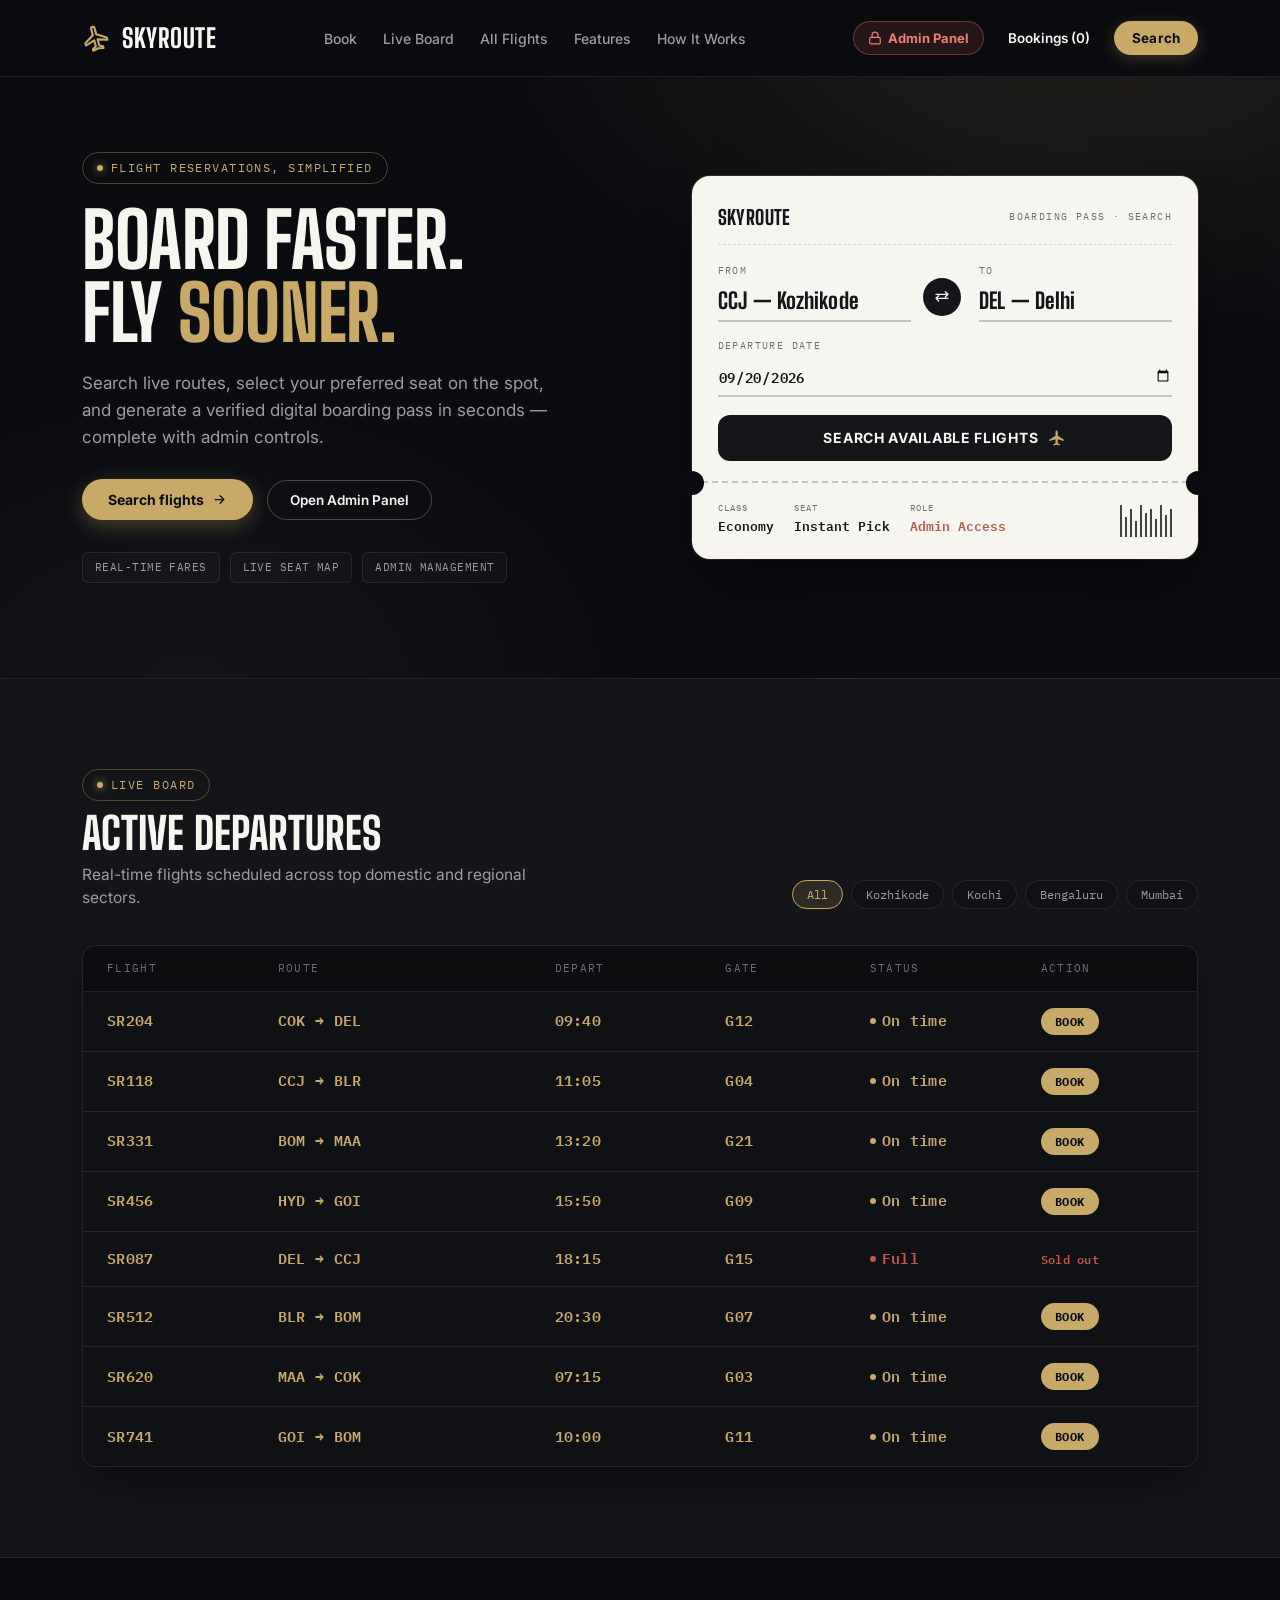
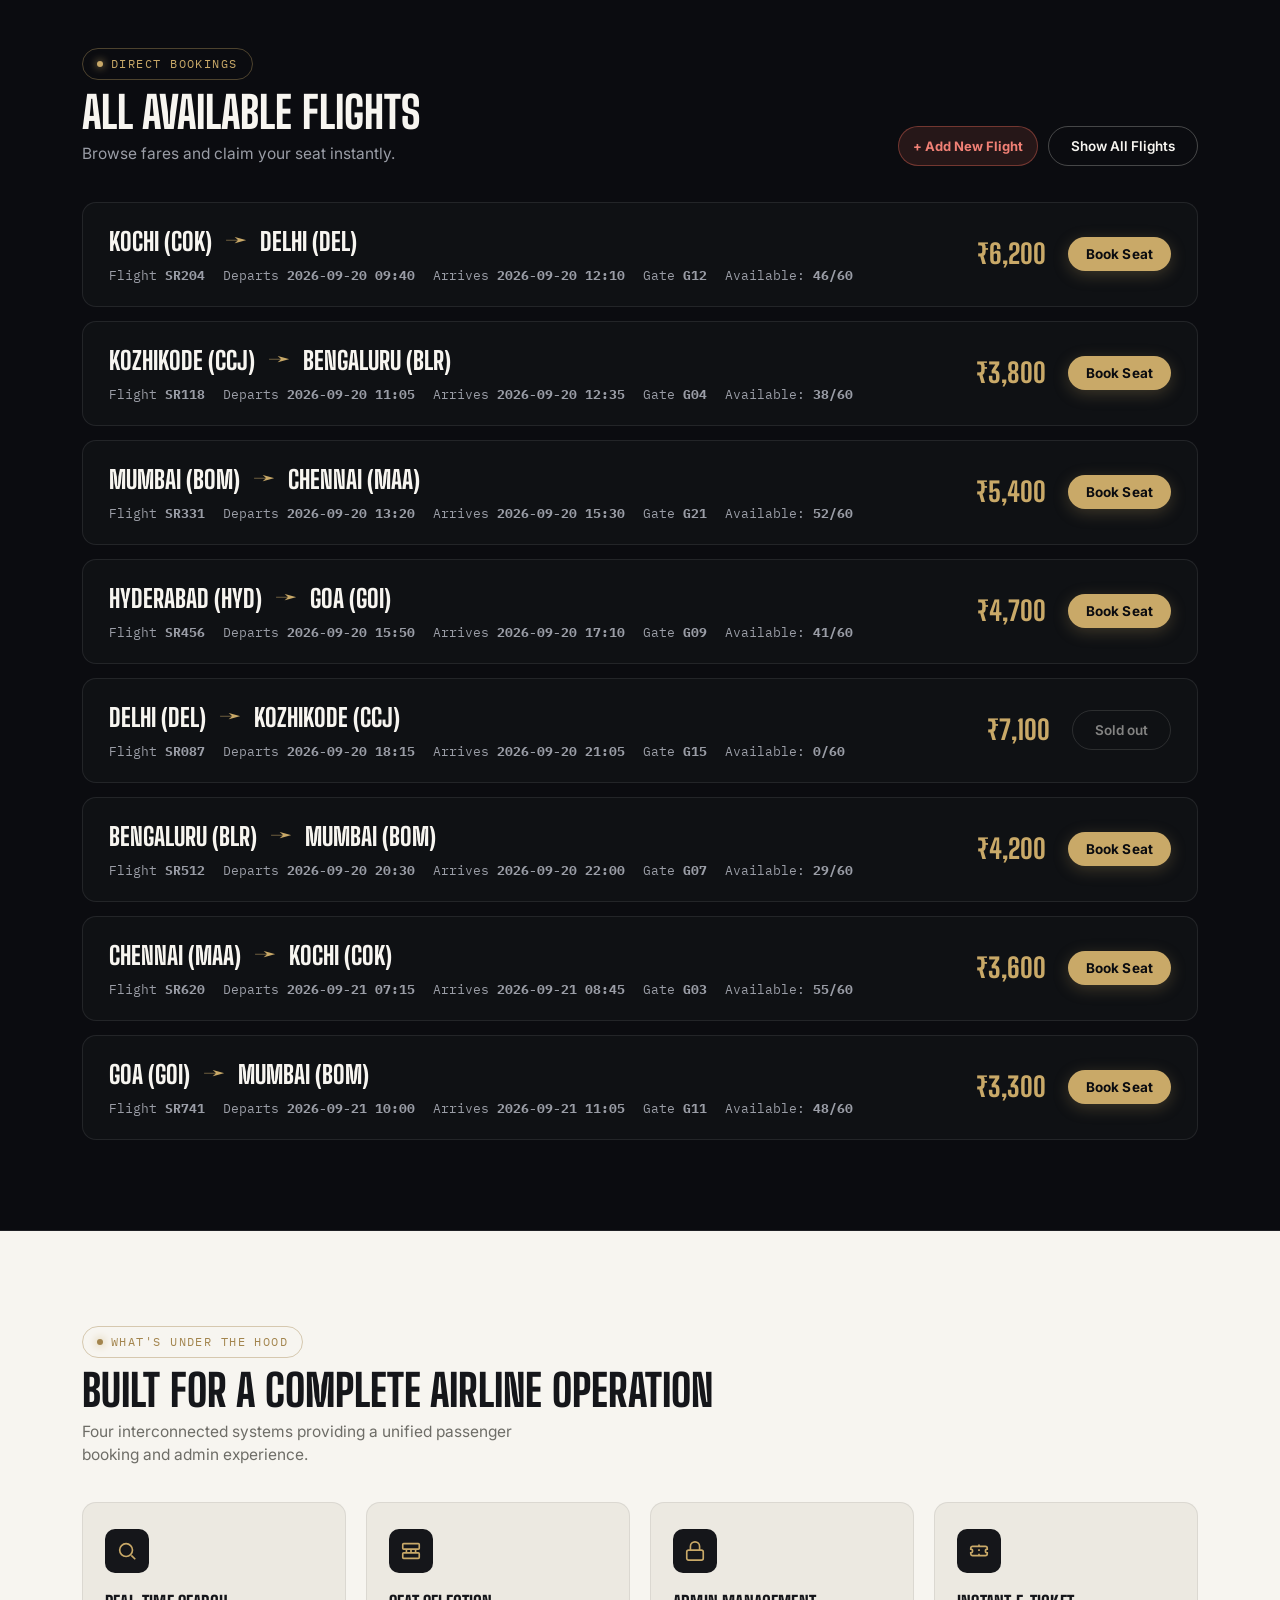
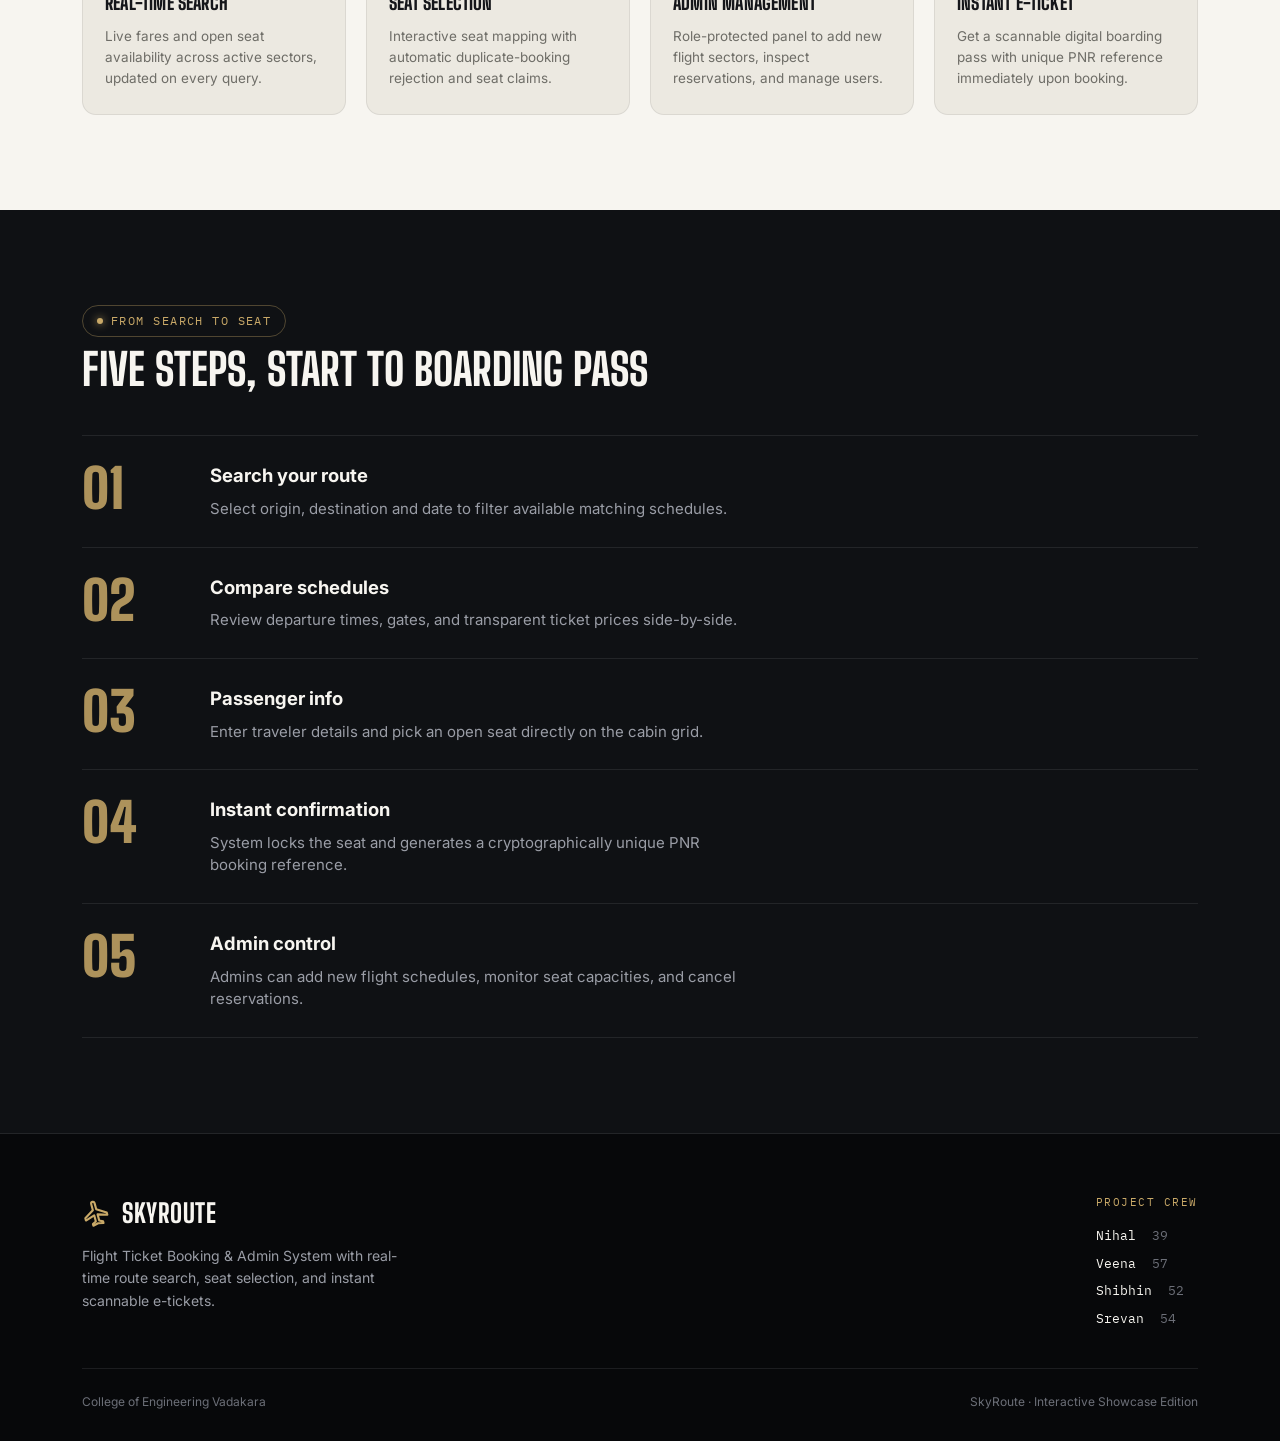
==== commit 5cd37e4b: "Add full interactive Admin Panel, Flight Management, and Booking Database to index.html" ====
--- a/index.html
+++ b/index.html
@@ -3,8 +3,8 @@
 <head>
 <meta charset="UTF-8">
 <meta name="viewport" content="width=device-width, initial-scale=1.0">
-<title>SkyRoute — Flight Ticket Booking System</title>
-<meta name="description" content="SkyRoute flight ticket booking system with real-time route search, interactive seat selection, live departure board, scannable e-tickets, and admin panel.">
+<title>SkyRoute — Flight Ticket Booking & Admin System</title>
+<meta name="description" content="SkyRoute flight ticket booking and admin management system with real-time route search, seat selection, departure board, e-tickets, and full admin dashboard.">
 <link rel="preconnect" href="https://fonts.googleapis.com">
 <link rel="preconnect" href="https://fonts.gstatic.com" crossorigin>
 <link href="https://fonts.googleapis.com/css2?family=Big+Shoulders+Display:wght@700;800;900&family=IBM+Plex+Mono:wght@400;500;600;700&family=Inter:wght@400;500;600;700;800&display=swap" rel="stylesheet">
@@ -53,8 +53,8 @@
 /* ---------- NAVIGATION ---------- */
 .nav{
   position:sticky; top:0; z-index:100;
-  background:rgba(11,12,16,0.88);
-  backdrop-filter:blur(12px);
+  background:rgba(11,12,16,0.92);
+  backdrop-filter:blur(14px);
   border-bottom:1px solid var(--line);
 }
 .nav .wrap{
@@ -68,39 +68,50 @@
   font-family:var(--f-display); font-weight:800; font-size:26px;
   letter-spacing:0.02em; text-transform:uppercase; color:var(--paper);
 }
-.nav-links{display:flex; align-items:center; gap:32px; list-style:none;}
+.nav-links{display:flex; align-items:center; gap:26px; list-style:none;}
 .nav-links a{
   font-size:14px; font-weight:500; color:var(--muted);
   transition:color .2s ease;
 }
-.nav-links a:hover, .nav-links a.active{color:var(--paper);}
-.nav-cta{display:flex; align-items:center; gap:16px;}
-.nav-user{font-family:var(--f-mono); font-size:13px; color:var(--amber); display:flex; align-items:center; gap:6px;}
-.badge-demo{
-  font-family:var(--f-mono); font-size:10px; background:rgba(201,169,104,0.15);
-  border:1px solid var(--amber); color:var(--amber); padding:2px 8px; border-radius:999px; text-transform:uppercase;
-}
+.nav-links a:hover{color:var(--paper);}
+.nav-cta{display:flex; align-items:center; gap:12px;}
+
+.role-badge{
+  font-family:var(--f-mono); font-size:11px; padding:4px 10px; border-radius:999px;
+  background:rgba(201,169,104,0.15); border:1px solid var(--amber); color:var(--amber);
+  display:inline-flex; align-items:center; gap:5px; cursor:pointer;
+}
+.role-badge:hover{background:rgba(201,169,104,0.25);}
+
 .btn-ghost{
   background:none; border:none; color:var(--paper);
-  font-size:14px; font-weight:600; padding:8px 12px;
+  font-size:13.5px; font-weight:600; padding:8px 12px;
   border-radius:8px; transition:background .2s;
 }
 .btn-ghost:hover{background:rgba(255,255,255,0.06);}
+
+.btn-admin{
+  background:rgba(193,88,75,0.15); border:1px solid rgba(193,88,75,0.5); color:#F08075;
+  font-size:13px; font-weight:700; padding:8px 14px; border-radius:999px;
+  display:inline-flex; align-items:center; gap:6px; transition:all .2s;
+}
+.btn-admin:hover{background:rgba(193,88,75,0.3); border-color:#F08075; color:#fff;}
+
 .btn-amber{
   background:var(--amber); color:var(--night);
-  border:none; padding:10px 22px; border-radius:999px;
-  font-size:14px; font-weight:700; letter-spacing:0.01em;
+  border:none; padding:9px 18px; border-radius:999px;
+  font-size:13.5px; font-weight:700; letter-spacing:0.01em;
   display:inline-flex; align-items:center; gap:6px;
   transition:transform .15s ease, background .15s ease, box-shadow .2s;
-  box-shadow:0 4px 18px rgba(201,169,104,0.25);
-}
-.btn-amber:hover{background:#DCC28C; transform:translateY(-1px); box-shadow:0 6px 22px rgba(201,169,104,0.4);}
-
-@media (max-width:860px){ .nav-links{display:none;} }
+  box-shadow:0 4px 16px rgba(201,169,104,0.25);
+}
+.btn-amber:hover{background:#DCC28C; transform:translateY(-1px); box-shadow:0 6px 20px rgba(201,169,104,0.4);}
+
+@media (max-width:920px){ .nav-links{display:none;} }
 
 /* ---------- HERO ---------- */
 .hero{
-  padding:80px 0 100px;
+  padding:75px 0 95px;
   background:
     radial-gradient(ellipse 900px 500px at 85% -10%, rgba(201,169,104,0.12), transparent 65%),
     radial-gradient(ellipse 600px 400px at 15% 100%, rgba(140,163,184,0.06), transparent 70%),
@@ -111,7 +122,7 @@
 .hero .wrap{
   display:grid;
   grid-template-columns:1.05fr 0.95fr;
-  gap:56px;
+  gap:50px;
   align-items:center;
 }
 .eyebrow{
@@ -131,19 +142,19 @@
 }
 .hero h1 em{font-style:normal; color:var(--amber); text-decoration:underline decoration-thickness-2 decoration-amber/40;}
 .hero p.lead{
-  font-size:17px; color:var(--muted); max-width:480px; margin-bottom:30px; line-height:1.6;
-}
-.hero-actions{display:flex; align-items:center; gap:16px; margin-bottom:36px; flex-wrap:wrap;}
+  font-size:17px; color:var(--muted); max-width:480px; margin-bottom:28px; line-height:1.6;
+}
+.hero-actions{display:flex; align-items:center; gap:14px; margin-bottom:32px; flex-wrap:wrap;}
 .btn-outline{
   background:none; border:1px solid rgba(247,245,240,0.25); color:var(--paper);
-  padding:12px 24px; border-radius:999px; font-size:14px; font-weight:600;
+  padding:11px 22px; border-radius:999px; font-size:13.5px; font-weight:600;
   display:inline-flex; align-items:center; gap:8px;
   transition:border-color .2s ease, background .2s ease;
 }
 .btn-outline:hover{border-color:var(--paper); background:rgba(247,245,240,0.08);}
 .btn-amber-lg{
   background:var(--amber); color:var(--night); border:none;
-  padding:13px 28px; border-radius:999px; font-size:14px; font-weight:700;
+  padding:12px 26px; border-radius:999px; font-size:14px; font-weight:700;
   display:inline-flex; align-items:center; gap:8px;
   transition:transform .15s ease, background .15s ease, box-shadow .2s;
   box-shadow:0 6px 20px rgba(201,169,104,0.3);
@@ -156,19 +167,18 @@
   padding:6px 12px; text-transform:uppercase; background:rgba(255,255,255,0.02);
 }
 
-/* ---------- BOARDING PASS CARD ---------- */
+/* ---------- BOARDING PASS SEARCH CARD ---------- */
 .pass{
   position:relative;
   background:var(--paper);
   color:var(--ink);
   border-radius:18px;
   box-shadow:0 30px 60px -20px rgba(0,0,0,0.65), 0 0 0 1px rgba(201,169,104,0.2);
-  transition:transform .2s ease;
-}
-.pass-top{padding:28px 28px 22px;}
+}
+.pass-top{padding:26px 26px 20px;}
 .pass-head{
   display:flex; justify-content:space-between; align-items:center;
-  margin-bottom:20px; border-bottom:1px dashed rgba(21,22,26,0.14); padding-bottom:12px;
+  margin-bottom:18px; border-bottom:1px dashed rgba(21,22,26,0.14); padding-bottom:12px;
 }
 .pass-head .mark{
   font-family:var(--f-display); font-weight:800; font-size:20px;
@@ -181,12 +191,12 @@
 
 .route-row{
   display:grid; grid-template-columns:1fr 44px 1fr;
-  align-items:center; gap:12px; margin-bottom:18px;
+  align-items:center; gap:12px; margin-bottom:16px;
 }
 .field label{
   display:block; font-family:var(--f-mono); font-size:10px;
   letter-spacing:0.14em; text-transform:uppercase; color:var(--muted-2);
-  margin-bottom:6px;
+  margin-bottom:5px;
 }
 .field select, .field input{
   width:100%; appearance:none; -webkit-appearance:none;
@@ -207,7 +217,7 @@
 .swap-btn svg{width:16px; height:16px;}
 
 .sub-row{
-  display:grid; grid-template-columns:1fr; gap:16px; margin-bottom:20px;
+  display:grid; grid-template-columns:1fr; gap:16px; margin-bottom:18px;
 }
 .sub-row input[type="date"]{
   font-family:var(--f-mono); font-weight:600; font-size:14px; color:var(--ink);
@@ -216,12 +226,12 @@
 
 .search-btn{
   width:100%; background:var(--ink); color:var(--paper); border:none;
-  padding:15px; border-radius:12px; font-weight:700; font-size:14px;
+  padding:14px; border-radius:12px; font-weight:700; font-size:14px;
   display:flex; align-items:center; justify-content:center; gap:10px;
   text-transform:uppercase; letter-spacing:0.05em;
-  transition:background .2s ease, transform .1s;
-}
-.search-btn:hover{background:#23272F; transform:scale(0.99);}
+  transition:background .2s ease;
+}
+.search-btn:hover{background:#23272F;}
 .search-btn svg{width:18px; height:18px; fill:var(--amber);}
 
 .perf{
@@ -236,26 +246,26 @@
 .perf::after{right:-12px;}
 
 .pass-bottom{
-  padding:18px 28px 24px; display:flex; justify-content:space-between; align-items:flex-end; gap:14px;
-}
-.stub-info{display:flex; gap:22px; flex-wrap:wrap;}
+  padding:18px 26px 22px; display:flex; justify-content:space-between; align-items:flex-end; gap:14px;
+}
+.stub-info{display:flex; gap:20px; flex-wrap:wrap;}
 .stub-info div span{display:block;}
 .stub-info .k{font-family:var(--f-mono); font-size:9px; letter-spacing:0.12em; color:var(--muted-2); text-transform:uppercase; margin-bottom:3px;}
 .stub-info .v{font-family:var(--f-mono); font-size:13px; font-weight:600; color:var(--ink);}
-.barcode{display:flex; align-items:flex-end; gap:3px; height:34px;}
+.barcode{display:flex; align-items:flex-end; gap:3px; height:32px;}
 .barcode i{display:block; width:2px; background:var(--ink); opacity:0.8;}
 
 /* ---------- LIVE BOARD ---------- */
 .board-section{background:var(--night-2); padding:90px 0; border-bottom:1px solid var(--line);}
-.section-head{margin-bottom:40px; display:flex; justify-content:space-between; align-items:flex-end; flex-wrap:wrap; gap:20px;}
-.section-head .eyebrow{margin-bottom:12px;}
+.section-head{margin-bottom:36px; display:flex; justify-content:space-between; align-items:flex-end; flex-wrap:wrap; gap:20px;}
+.section-head .eyebrow{margin-bottom:10px;}
 .section-head h2{
   font-family:var(--f-display); font-weight:800; text-transform:uppercase;
   font-size:clamp(32px,4vw,44px); line-height:1; margin-bottom:8px;
 }
-.section-head p{color:var(--muted); font-size:16px; max-width:480px;}
-
-.board-controls{display:flex; gap:10px; flex-wrap:wrap;}
+.section-head p{color:var(--muted); font-size:15.5px; max-width:480px;}
+
+.board-controls{display:flex; gap:8px; flex-wrap:wrap;}
 .pill-btn{
   background:var(--night-3); border:1px solid var(--line); color:var(--muted);
   font-family:var(--f-mono); font-size:12px; padding:6px 14px; border-radius:999px;
@@ -284,7 +294,7 @@
 .board-row:not(.header):hover{background:rgba(255,255,255,0.02);}
 .board-row.header{
   color:var(--muted-2); font-size:11px; letter-spacing:0.12em; text-transform:uppercase;
-  padding:14px 24px; background:rgba(0,0,0,0.2);
+  padding:14px 24px; background:rgba(0,0,0,0.25);
 }
 .board-row.data{
   color:var(--amber); font-size:15px; font-weight:600; letter-spacing:0.02em;
@@ -302,111 +312,132 @@
 }
 .btn-book-sm:hover{background:#DCC28C; transform:scale(1.05);}
 
-@media (max-width:860px){
-  .board-row{grid-template-columns:1fr 1fr 1fr; row-gap:10px;}
-  .board-row.header{display:none;}
-}
-
 /* ---------- FLIGHT RESULTS SECTION ---------- */
 .results-section{padding:90px 0; background:var(--night); border-bottom:1px solid var(--line);}
-.results-grid{display:flex; flex-direction:column; gap:14px; margin-top:24px;}
+.results-grid{display:flex; flex-direction:column; gap:14px; margin-top:20px;}
 .flight-card{
   background:var(--night-3); border:1px solid var(--line); border-radius:14px;
-  padding:22px 28px; display:flex; justify-content:space-between; align-items:center;
-  flex-wrap:wrap; gap:20px; transition:border-color .2s, transform .2s;
+  padding:20px 26px; display:flex; justify-content:space-between; align-items:center;
+  flex-wrap:wrap; gap:18px; transition:border-color .2s, transform .2s;
 }
 .flight-card:hover{border-color:var(--line-strong); transform:translateY(-2px);}
 .flight-card-left{display:flex; flex-direction:column; gap:6px;}
 .flight-route{
-  font-family:var(--f-display); font-weight:800; font-size:26px; text-transform:uppercase;
+  font-family:var(--f-display); font-weight:800; font-size:25px; text-transform:uppercase;
 }
 .flight-route .arrow{color:var(--amber); margin:0 8px;}
-.flight-meta{display:flex; gap:20px; flex-wrap:wrap; font-family:var(--f-mono); color:var(--muted); font-size:13px;}
-.flight-card-right{display:flex; align-items:center; gap:24px;}
-.flight-price{font-family:var(--f-display); font-weight:800; font-size:28px; color:var(--amber);}
+.flight-meta{display:flex; gap:18px; flex-wrap:wrap; font-family:var(--f-mono); color:var(--muted); font-size:13px;}
+.flight-card-right{display:flex; align-items:center; gap:22px;}
+.flight-price{font-family:var(--f-display); font-weight:800; font-size:27px; color:var(--amber);}
+
+/* ---------- ADMIN MODAL / DASHBOARD ---------- */
+.admin-modal-grid{display:flex; flex-direction:column; gap:24px;}
+.admin-box{
+  background:var(--paper-2); border-radius:12px; padding:20px; border:1px solid rgba(21,22,26,0.1);
+}
+.admin-box h4{
+  font-family:var(--f-display); font-weight:800; font-size:18px; text-transform:uppercase;
+  margin-bottom:14px; color:var(--ink);
+}
+.admin-form-grid{
+  display:grid; grid-template-columns:repeat(3, 1fr); gap:10px; margin-bottom:12px;
+}
+.admin-form-grid input{
+  background:var(--paper); border:1px solid rgba(21,22,26,0.2); border-radius:6px;
+  padding:8px 10px; font-family:var(--f-mono); font-size:12.5px; color:var(--ink);
+}
+.admin-table{
+  width:100%; border-collapse:collapse; font-family:var(--f-mono); font-size:12px;
+}
+.admin-table th{
+  text-align:left; color:var(--muted-2); padding:8px 6px; border-bottom:1px solid rgba(21,22,26,0.15); font-weight:600; text-transform:uppercase; font-size:10px;
+}
+.admin-table td{
+  padding:8px 6px; border-bottom:1px solid rgba(21,22,26,0.08); color:var(--ink);
+}
+.btn-del{
+  background:none; border:1px solid rgba(193,88,75,0.4); color:var(--red);
+  padding:3px 8px; border-radius:999px; font-size:11px; font-weight:600;
+}
+.btn-del:hover{background:rgba(193,88,75,0.1);}
 
 /* ---------- FEATURES ---------- */
-.features{background:var(--paper); color:var(--ink); padding:100px 0;}
+.features{background:var(--paper); color:var(--ink); padding:95px 0;}
 .features .eyebrow{color:var(--amber-dim); border-color:rgba(163,133,78,0.4);}
 .features .eyebrow::before{background:var(--amber-dim);}
 .features .section-head h2{color:var(--ink);}
 .features .section-head p{color:#6E6D67;}
 .feature-grid{
-  display:grid; grid-template-columns:repeat(4,1fr); gap:22px; margin-top:30px;
+  display:grid; grid-template-columns:repeat(4,1fr); gap:20px; margin-top:26px;
 }
 .feature-card{
-  background:var(--paper-2); border-radius:14px; padding:28px 24px;
+  background:var(--paper-2); border-radius:14px; padding:26px 22px;
   border:1px solid rgba(21,22,26,0.08);
   transition:transform .2s ease, box-shadow .2s ease;
 }
 .feature-card:hover{transform:translateY(-4px); box-shadow:0 16px 30px -14px rgba(21,22,26,0.25);}
 .feature-icon{
-  width:46px; height:46px; border-radius:10px; background:var(--ink);
-  display:flex; align-items:center; justify-content:center; margin-bottom:18px;
+  width:44px; height:44px; border-radius:10px; background:var(--ink);
+  display:flex; align-items:center; justify-content:center; margin-bottom:16px;
 }
 .feature-icon svg{width:22px; height:22px; color:var(--amber); stroke:var(--amber);}
 .feature-card h3{
-  font-family:var(--f-display); font-weight:800; font-size:20px;
+  font-family:var(--f-display); font-weight:800; font-size:19px;
   text-transform:uppercase; margin-bottom:8px; letter-spacing:0.01em; color:var(--ink);
 }
-.feature-card p{font-size:14px; color:#6E6D67; line-height:1.55;}
+.feature-card p{font-size:13.5px; color:#6E6D67; line-height:1.55;}
 
 @media (max-width:960px){ .feature-grid{grid-template-columns:1fr 1fr;} }
 @media (max-width:560px){ .feature-grid{grid-template-columns:1fr;} }
 
 /* ---------- PROCESS ---------- */
-.process{background:var(--night-3); padding:100px 0; border-bottom:1px solid var(--line);}
-.steps{display:flex; flex-direction:column; margin-top:30px;}
+.process{background:var(--night-3); padding:95px 0; border-bottom:1px solid var(--line);}
+.steps{display:flex; flex-direction:column; margin-top:26px;}
 .step{
   display:grid; grid-template-columns:100px 1fr; gap:28px;
-  padding:28px 0; border-top:1px solid var(--line);
+  padding:26px 0; border-top:1px solid var(--line);
 }
 .step:last-child{border-bottom:1px solid var(--line);}
 .step .num{
-  font-family:var(--f-display); font-weight:900; font-size:56px;
+  font-family:var(--f-display); font-weight:900; font-size:54px;
   color:var(--amber); line-height:1; opacity:0.85;
 }
 .step h3{
-  font-family:var(--f-body); font-weight:700; font-size:19px; margin-bottom:8px;
+  font-family:var(--f-body); font-weight:700; font-size:18.5px; margin-bottom:8px;
 }
 .step p{color:var(--muted); font-size:15px; max-width:540px;}
 
-@media (max-width:640px){
-  .step{grid-template-columns:56px 1fr; gap:16px;}
-  .step .num{font-size:38px;}
-}
-
-/* ---------- MODALS & POPUPS ---------- */
+/* ---------- MODALS ---------- */
 .modal-overlay{
   position:fixed; inset:0; z-index:1000;
-  background:rgba(0,0,0,0.75); backdrop-filter:blur(8px);
+  background:rgba(0,0,0,0.8); backdrop-filter:blur(8px);
   display:none; align-items:center; justify-content:center; padding:20px;
   overflow-y:auto;
 }
 .modal-overlay.open{display:flex;}
 .modal-card{
   background:var(--paper); color:var(--ink);
-  border-radius:20px; width:100%; max-width:500px;
-  box-shadow:0 30px 70px -10px rgba(0,0,0,0.8);
+  border-radius:20px; width:100%; max-width:520px;
+  box-shadow:0 30px 70px -10px rgba(0,0,0,0.85);
   position:relative; animation:modalPop .25s ease-out;
-  overflow:hidden;
+  overflow:hidden; max-height:90vh; display:flex; flex-direction:column;
 }
 @keyframes modalPop{ from{opacity:0; transform:scale(0.94) translateY(10px);} to{opacity:1; transform:scale(1) translateY(0);} }
 
 .modal-header{
-  background:var(--ink); color:var(--paper); padding:20px 26px;
-  display:flex; justify-content:space-between; align-items:center;
+  background:var(--ink); color:var(--paper); padding:18px 24px;
+  display:flex; justify-content:space-between; align-items:center; flex-shrink:0;
 }
 .modal-header h3{
   font-family:var(--f-display); font-weight:800; font-size:22px; text-transform:uppercase; letter-spacing:0.02em;
 }
 .modal-close{
-  background:none; border:none; color:var(--muted); font-size:24px; line-height:1;
+  background:none; border:none; color:var(--muted); font-size:26px; line-height:1;
   transition:color .2s;
 }
 .modal-close:hover{color:var(--paper);}
 
-.modal-body{padding:26px;}
+.modal-body{padding:24px; overflow-y:auto;}
 
 .seat-picker{
   display:grid; grid-template-columns:repeat(6, 1fr); gap:8px; margin:16px 0;
@@ -420,7 +451,7 @@
 .seat-btn.selected{background:var(--amber); color:var(--night); border-color:var(--amber-dim); font-weight:900;}
 .seat-btn.taken{background:#E0DCD3; color:#A09E97; cursor:not-allowed; text-decoration:line-through;}
 
-/* ---------- TICKET MODAL / DISPLAY ---------- */
+/* ---------- TICKET MODAL ---------- */
 .ticket{
   background:var(--paper); color:var(--ink); border-radius:18px; overflow:hidden;
   border:1px solid rgba(201,169,104,0.3); text-align:left;
@@ -447,26 +478,25 @@
 .ticket-barcode i{ display:block; width:2px; background:var(--ink); opacity:0.8; }
 
 /* ---------- FOOTER ---------- */
-footer{background:var(--night-4); padding:64px 0 32px;}
+footer{background:var(--night-4); padding:60px 0 30px;}
 .footer-top{
   display:flex; justify-content:space-between; align-items:flex-start;
-  gap:40px; flex-wrap:wrap; padding-bottom:40px; border-bottom:1px solid var(--line);
-}
-.footer-brand .brand{margin-bottom:14px;}
+  gap:40px; flex-wrap:wrap; padding-bottom:36px; border-bottom:1px solid var(--line);
+}
+.footer-brand .brand{margin-bottom:12px;}
 .footer-brand p{color:var(--muted); font-size:14px; max-width:320px; line-height:1.6;}
 .crew-label{
   font-family:var(--f-mono); font-size:11px; letter-spacing:0.14em;
-  text-transform:uppercase; color:var(--amber); margin-bottom:14px;
+  text-transform:uppercase; color:var(--amber); margin-bottom:12px;
 }
 .crew-list{list-style:none; font-family:var(--f-mono); font-size:13px; color:var(--paper);}
 .crew-list li{padding:4px 0; display:flex; gap:16px;}
 .crew-list li .role{color:var(--muted-2);}
 .footer-bottom{
-  padding-top:26px; display:flex; justify-content:space-between;
+  padding-top:24px; display:flex; justify-content:space-between;
   flex-wrap:wrap; gap:10px; font-size:12px; color:var(--muted-2);
 }
 
-/* Print ticket styles */
 @media print{
   body *{visibility:hidden;}
   #ticketModal, #ticketModal *{visibility:visible;}
@@ -492,8 +522,12 @@
       <li><a href="#process">How It Works</a></li>
     </ul>
     <div class="nav-cta">
-      <button class="btn-ghost" onclick="openMyBookings()">My Bookings (<span id="bookingCount">0</span>)</button>
-      <button class="btn-amber" onclick="scrollToSection('book')">Search Flights</button>
+      <button class="btn-admin" onclick="openAdminModal()">
+        <svg viewBox="0 0 24 24" width="14" height="14" fill="none" stroke="currentColor" stroke-width="2"><rect x="3" y="11" width="18" height="11" rx="2" ry="2"></rect><path d="M7 11V7a5 5 0 0 1 10 0v4"></path></svg>
+        Admin Panel
+      </button>
+      <button class="btn-ghost" onclick="openMyBookings()">Bookings (<span id="bookingCount">0</span>)</button>
+      <button class="btn-amber" onclick="scrollToSection('book')">Search</button>
     </div>
   </div>
 </header>
@@ -504,18 +538,20 @@
     <div class="hero-copy">
       <div class="eyebrow">Flight reservations, simplified</div>
       <h1>Board faster.<br>Fly <em>sooner.</em></h1>
-      <p class="lead">Search live routes, select your preferred seat on the spot, and generate a verified digital boarding pass in seconds — no queues, no paper.</p>
+      <p class="lead">Search live routes, select your preferred seat on the spot, and generate a verified digital boarding pass in seconds — complete with admin controls.</p>
       <div class="hero-actions">
         <button onclick="scrollToSection('book-form')" class="btn-amber-lg">
           Search flights
           <svg viewBox="0 0 24 24" fill="none" stroke="currentColor" stroke-width="2" stroke-linecap="round" stroke-linejoin="round" width="15" height="15"><path d="M5 12h14M13 6l6 6-6 6"/></svg>
         </button>
-        <button onclick="scrollToSection('process')" class="btn-outline">See how it works</button>
+        <button onclick="openAdminModal()" class="btn-outline">
+          Open Admin Panel
+        </button>
       </div>
       <div class="hero-tags">
         <span class="tag">Real-time fares</span>
         <span class="tag">Live seat map</span>
-        <span class="tag">Instant e-tickets</span>
+        <span class="tag">Admin Management</span>
       </div>
     </div>
 
@@ -579,12 +615,12 @@
           <div class="stub-info">
             <div><span class="k">Class</span><span class="v">Economy</span></div>
             <div><span class="k">Seat</span><span class="v">Instant Pick</span></div>
-            <div><span class="k">Access</span><span class="v">All Travelers</span></div>
+            <div><span class="k">Role</span><span class="v" style="color:var(--red);">Admin Access</span></div>
           </div>
           <div class="barcode" aria-hidden="true">
-            <i style="height:34px"></i><i style="height:20px"></i><i style="height:30px"></i><i style="height:16px"></i>
-            <i style="height:34px"></i><i style="height:24px"></i><i style="height:30px"></i><i style="height:18px"></i>
-            <i style="height:34px"></i><i style="height:22px"></i><i style="height:30px"></i>
+            <i style="height:32px"></i><i style="height:20px"></i><i style="height:28px"></i><i style="height:16px"></i>
+            <i style="height:32px"></i><i style="height:24px"></i><i style="height:28px"></i><i style="height:18px"></i>
+            <i style="height:32px"></i><i style="height:22px"></i><i style="height:28px"></i>
           </div>
         </div>
       </form>
@@ -614,9 +650,7 @@
       <div class="board-row header">
         <span>Flight</span><span>Route</span><span>Depart</span><span>Gate</span><span>Status</span><span>Action</span>
       </div>
-      <div id="boardRows">
-        <!-- Injected via JavaScript -->
-      </div>
+      <div id="boardRows"></div>
     </div>
   </div>
 </section>
@@ -630,12 +664,13 @@
         <h2 id="resultsHeading">All Available Flights</h2>
         <p id="resultsSub">Browse fares and claim your seat instantly.</p>
       </div>
-      <button class="btn-outline" onclick="resetFilters()">Show All Flights</button>
-    </div>
-
-    <div class="results-grid" id="flightsList">
-      <!-- Injected via JavaScript -->
-    </div>
+      <div style="display:flex; gap:10px;">
+        <button class="btn-admin" onclick="openAdminModal()">+ Add New Flight</button>
+        <button class="btn-outline" onclick="resetFilters()">Show All Flights</button>
+      </div>
+    </div>
+
+    <div class="results-grid" id="flightsList"></div>
   </div>
 </section>
 
@@ -645,35 +680,35 @@
     <div class="section-head">
       <div>
         <div class="eyebrow">What's under the hood</div>
-        <h2>Built for a frictionless journey</h2>
-        <p>Four interconnected systems providing a unified passenger booking experience.</p>
+        <h2>Built for a complete airline operation</h2>
+        <p>Four interconnected systems providing a unified passenger booking and admin experience.</p>
       </div>
     </div>
     <div class="feature-grid">
       <div class="feature-card">
         <div class="feature-icon">
-          <svg viewBox="0 0 24 24" fill="none" stroke="currentColor" stroke-width="1.8" stroke-linecap="round" stroke-linejoin="round"><circle cx="11" cy="11" r="7"/><path d="M21 21l-4.3-4.3"/></svg>
+          <svg viewBox="0 0 24 24" fill="none" stroke="currentColor" stroke-width="1.8"><circle cx="11" cy="11" r="7"/><path d="M21 21l-4.3-4.3"/></svg>
         </div>
         <h3>Real-time search</h3>
         <p>Live fares and open seat availability across active sectors, updated on every query.</p>
       </div>
       <div class="feature-card">
         <div class="feature-icon">
-          <svg viewBox="0 0 24 24" fill="none" stroke="currentColor" stroke-width="1.8" stroke-linecap="round" stroke-linejoin="round"><rect x="3" y="4" width="18" height="6" rx="1"/><rect x="3" y="14" width="18" height="6" rx="1"/><path d="M7 10v4M12 10v4M17 10v4"/></svg>
+          <svg viewBox="0 0 24 24" fill="none" stroke="currentColor" stroke-width="1.8"><rect x="3" y="4" width="18" height="6" rx="1"/><rect x="3" y="14" width="18" height="6" rx="1"/><path d="M7 10v4M12 10v4M17 10v4"/></svg>
         </div>
         <h3>Seat selection</h3>
         <p>Interactive seat mapping with automatic duplicate-booking rejection and seat claims.</p>
       </div>
       <div class="feature-card">
         <div class="feature-icon">
-          <svg viewBox="0 0 24 24" fill="none" stroke="currentColor" stroke-width="1.8" stroke-linecap="round" stroke-linejoin="round"><rect x="4" y="3" width="16" height="18" rx="2"/><path d="M8 7h8M8 11h2M12 11h2M16 11h2M8 15h2M12 15h2M16 15h2"/></svg>
-        </div>
-        <h3>Automated fare calculation</h3>
-        <p>Transparent pricing calculated directly from base fare and gate assignments.</p>
+          <svg viewBox="0 0 24 24" fill="none" stroke="currentColor" stroke-width="1.8"><rect x="3" y="11" width="18" height="11" rx="2" ry="2"></rect><path d="M7 11V7a5 5 0 0 1 10 0v4"></path></svg>
+        </div>
+        <h3>Admin Management</h3>
+        <p>Role-protected panel to add new flight sectors, inspect reservations, and manage users.</p>
       </div>
       <div class="feature-card">
         <div class="feature-icon">
-          <svg viewBox="0 0 24 24" fill="none" stroke="currentColor" stroke-width="1.8" stroke-linecap="round" stroke-linejoin="round"><path d="M3 9a2 2 0 0 1 2-2h14a2 2 0 0 1 2 2v1a2 2 0 0 0 0 4v1a2 2 0 0 1-2 2H5a2 2 0 0 1-2-2v-1a2 2 0 0 0 0-4z"/><path d="M12 5v14" stroke-dasharray="2 3"/></svg>
+          <svg viewBox="0 0 24 24" fill="none" stroke="currentColor" stroke-width="1.8"><path d="M3 9a2 2 0 0 1 2-2h14a2 2 0 0 1 2 2v1a2 2 0 0 0 0 4v1a2 2 0 0 1-2 2H5a2 2 0 0 1-2-2v-1a2 2 0 0 0 0-4z"/><path d="M12 5v14" stroke-dasharray="2 3"/></svg>
         </div>
         <h3>Instant e-ticket</h3>
         <p>Get a scannable digital boarding pass with unique PNR reference immediately upon booking.</p>
@@ -710,7 +745,7 @@
       </div>
       <div class="step">
         <span class="num">05</span>
-        <div><h3>Scannable e-ticket</h3><p>Download, print or present your digital boarding pass directly at the gate.</p></div>
+        <div><h3>Admin control</h3><p>Admins can add new flight schedules, monitor seat capacities, and cancel reservations.</p></div>
       </div>
     </div>
   </div>
@@ -725,7 +760,7 @@
           <svg viewBox="0 0 24 24" fill="none" stroke="currentColor" stroke-width="1.8" stroke-linecap="round" stroke-linejoin="round" style="color:var(--amber)"><path d="M21 16v-2l-8-5V3.5a1.5 1.5 0 0 0-3 0V9l-8 5v2l8-2.5V19l-3 1.5V22l4.5-1 4.5 1v-1.5L13 19v-5.5l8 2.5z"/></svg>
           <span>SkyRoute</span>
         </div>
-        <p>Flight Ticket Booking System with real-time route search, interactive seat selection, and instant scannable e-tickets.</p>
+        <p>Flight Ticket Booking &amp; Admin System with real-time route search, seat selection, and instant scannable e-tickets.</p>
       </div>
       <div>
         <div class="crew-label">Project Crew</div>
@@ -739,10 +774,80 @@
     </div>
     <div class="footer-bottom">
       <span>College of Engineering Vadakara</span>
-      <span>SkyRoute · Standalone Interactive Edition</span>
+      <span>SkyRoute · Interactive Showcase Edition</span>
     </div>
   </div>
 </footer>
+
+<!-- ADMIN PANEL MODAL -->
+<div class="modal-overlay" id="adminModal">
+  <div class="modal-card" style="max-width:720px;">
+    <div class="modal-header">
+      <div style="display:flex; align-items:center; gap:10px;">
+        <span style="background:var(--red); color:#fff; font-size:10px; font-family:var(--f-mono); padding:3px 8px; border-radius:4px; font-weight:700;">RESTRICTED</span>
+        <h3>SkyRoute Admin Panel</h3>
+      </div>
+      <button class="modal-close" onclick="closeModal('adminModal')">&times;</button>
+    </div>
+    <div class="modal-body">
+      <div class="admin-modal-grid">
+        
+        <!-- Add Flight -->
+        <div class="admin-box">
+          <h4>+ Add New Flight Schedule</h4>
+          <form id="adminAddFlightForm" onsubmit="adminAddFlight(event)">
+            <div class="admin-form-grid">
+              <input type="text" id="addFlightNo" placeholder="Flight (e.g. SR882)" required>
+              <input type="text" id="addOriginCode" placeholder="Origin (e.g. COK)" maxlength="4" required>
+              <input type="text" id="addOriginCity" placeholder="Origin City (Kochi)" required>
+              <input type="text" id="addDestCode" placeholder="Dest (e.g. DEL)" maxlength="4" required>
+              <input type="text" id="addDestCity" placeholder="Dest City (Delhi)" required>
+              <input type="text" id="addGate" placeholder="Gate (e.g. G08)" required>
+              <input type="text" id="addDepart" placeholder="Depart (2026-09-20 14:00)" required>
+              <input type="text" id="addArrive" placeholder="Arrive (2026-09-20 16:30)" required>
+              <input type="number" id="addPrice" placeholder="Fare &#8377; (e.g. 5200)" required>
+            </div>
+            <button type="submit" class="search-btn" style="padding:10px;">Add Flight to Database</button>
+          </form>
+        </div>
+
+        <!-- Manage Flights -->
+        <div class="admin-box">
+          <h4>Current Flights (<span id="adminFlightCount">0</span>)</h4>
+          <div style="max-height:180px; overflow-y:auto;">
+            <table class="admin-table" id="adminFlightsTable">
+              <!-- Injected by JS -->
+            </table>
+          </div>
+        </div>
+
+        <!-- System Bookings -->
+        <div class="admin-box">
+          <h4>All System Bookings (<span id="adminBookingCount">0</span>)</h4>
+          <div style="max-height:180px; overflow-y:auto;">
+            <table class="admin-table" id="adminBookingsTable">
+              <!-- Injected by JS -->
+            </table>
+          </div>
+        </div>
+
+        <!-- Users -->
+        <div class="admin-box">
+          <h4>Registered Accounts</h4>
+          <table class="admin-table">
+            <thead><tr><th>Name</th><th>Email</th><th>Role</th></tr></thead>
+            <tbody>
+              <tr><td>SkyRoute Admin</td><td>admin@skyroute.com</td><td><span style="color:var(--red); font-weight:700;">ADMIN</span></td></tr>
+              <tr><td>Nihal Nambiar</td><td>nihal@example.com</td><td>USER</td></tr>
+              <tr><td>Veena</td><td>veena@example.com</td><td>USER</td></tr>
+            </tbody>
+          </table>
+        </div>
+
+      </div>
+    </div>
+  </div>
+</div>
 
 <!-- BOOKING MODAL -->
 <div class="modal-overlay" id="bookingModal">
@@ -752,9 +857,7 @@
       <button class="modal-close" onclick="closeModal('bookingModal')">&times;</button>
     </div>
     <div class="modal-body">
-      <div id="modalFlightSummary" style="font-family:var(--f-mono); font-size:13px; color:var(--muted-2); background:var(--paper-2); padding:14px 16px; border-radius:10px; margin-bottom:18px; line-height:1.6;">
-        <!-- Flight details -->
-      </div>
+      <div id="modalFlightSummary" style="font-family:var(--f-mono); font-size:13px; color:var(--muted-2); background:var(--paper-2); padding:14px 16px; border-radius:10px; margin-bottom:18px; line-height:1.6;"></div>
       
       <form id="bookFlightForm" onsubmit="confirmBooking(event)">
         <div class="field" style="margin-bottom:14px;">
@@ -764,9 +867,7 @@
 
         <div class="field" style="margin-bottom:16px;">
           <label style="color:var(--muted-2);">Select Seat (<span id="selectedSeatLabel">Choose below</span>)</label>
-          <div class="seat-picker" id="seatPicker">
-            <!-- Injected via JavaScript -->
-          </div>
+          <div class="seat-picker" id="seatPicker"></div>
           <input type="hidden" id="selectedSeatInput" required>
         </div>
 
@@ -787,9 +888,7 @@
       <button class="modal-close" onclick="closeModal('ticketModal')">&times;</button>
     </div>
     <div class="modal-body" style="padding:20px;">
-      <div class="ticket" id="ticketContent">
-        <!-- Injected via JS -->
-      </div>
+      <div class="ticket" id="ticketContent"></div>
       <div style="display:flex; gap:10px; margin-top:18px;">
         <button class="search-btn btn-print" onclick="window.print()" style="flex:1;">
           Print / Save PDF
@@ -810,15 +909,13 @@
       <button class="modal-close" onclick="closeModal('myBookingsModal')">&times;</button>
     </div>
     <div class="modal-body">
-      <div id="myBookingsList" style="display:flex; flex-direction:column; gap:12px;">
-        <!-- Injected via JS -->
-      </div>
+      <div id="myBookingsList" style="display:flex; flex-direction:column; gap:12px;"></div>
     </div>
   </div>
 </div>
 
 <script>
-// ---------- MASTER FLIGHT DATA ----------
+// MASTER FLIGHT DATA
 const initialFlights = [
   { id: 1, flight_number: "SR204", origin_code: "COK", origin_city: "Kochi", destination_code: "DEL", destination_city: "Delhi", departure_time: "2026-09-20 09:40", arrival_time: "2026-09-20 12:10", gate: "G12", price: 6200, seats_total: 60, seats_taken: 14 },
   { id: 2, flight_number: "SR118", origin_code: "CCJ", origin_city: "Kozhikode", destination_code: "BLR", destination_city: "Bengaluru", departure_time: "2026-09-20 11:05", arrival_time: "2026-09-20 12:35", gate: "G04", price: 3800, seats_total: 60, seats_taken: 22 },
@@ -830,10 +927,14 @@
   { id: 8, flight_number: "SR741", origin_code: "GOI", origin_city: "Goa", destination_code: "BOM", destination_city: "Mumbai", departure_time: "2026-09-21 10:00", arrival_time: "2026-09-21 11:05", gate: "G11", price: 3300, seats_total: 60, seats_taken: 12 }
 ];
 
-let flights = [...initialFlights];
+let flights = JSON.parse(localStorage.getItem('skyroute_flights') || JSON.stringify(initialFlights));
 let activeBookingFlight = null;
 
-// Persistent bookings stored in localStorage
+function saveFlightsToStorage() {
+  localStorage.setItem('skyroute_flights', JSON.stringify(flights));
+}
+
+// Persistent Bookings
 function getBookings() {
   try {
     return JSON.parse(localStorage.getItem('skyroute_bookings') || '[]');
@@ -854,7 +955,7 @@
   document.getElementById('bookingCount').innerText = count;
 }
 
-// Render Live Departure Board
+// Render Board
 function renderBoard(filterOrigin = 'ALL') {
   const boardEl = document.getElementById('boardRows');
   const filtered = filterOrigin === 'ALL' ? flights : flights.filter(f => f.origin_code === filterOrigin);
@@ -889,15 +990,11 @@
   renderBoard(code);
 }
 
-// Render All Flights & Search Results
+// Render Flights
 function renderFlights(list = flights) {
   const listEl = document.getElementById('flightsList');
   if (list.length === 0) {
-    listEl.innerHTML = `
-      <div style="padding:40px; text-align:center; color:var(--muted); font-family:var(--f-mono);">
-        No matching flights found for this search.
-      </div>
-    `;
+    listEl.innerHTML = `<div style="padding:40px; text-align:center; color:var(--muted); font-family:var(--f-mono);">No matching flights found.</div>`;
     return;
   }
 
@@ -929,7 +1026,6 @@
   }).join('');
 }
 
-// Swap Origin and Destination
 function swapAirports() {
   const fromSel = document.getElementById('fromSel');
   const toSel = document.getElementById('toSel');
@@ -939,7 +1035,6 @@
   document.getElementById('swapBtn').classList.toggle('spin');
 }
 
-// Handle Search Form
 function handleSearch(e) {
   e.preventDefault();
   const from = document.getElementById('fromSel').value;
@@ -959,7 +1054,7 @@
   renderFlights(flights);
 }
 
-// Booking Modal Logic
+// Booking Logic
 function openBookingModal(flightId) {
   const flight = flights.find(f => f.id === flightId);
   if (!flight) return;
@@ -972,13 +1067,10 @@
     Gate: ${flight.gate} · Fare: &#8377;${flight.price.toLocaleString('en-IN')}
   `;
 
-  // Generate interactive seat grid
   const seatPicker = document.getElementById('seatPicker');
   const seatLetters = ['A', 'B', 'C', 'D', 'E', 'F'];
   let seatHtml = '';
-  
-  // Seed sample taken seats
-  const takenSeats = ['12A', '12B', '14C', '14D', '15F', '16A', '18B', '19D'];
+  const takenSeats = ['12A', '12B', '14C', '14D', '15F', '16A'];
   for (let row = 12; row <= 15; row++) {
     for (let l of seatLetters) {
       const seatCode = `${row}${l}`;
@@ -994,7 +1086,6 @@
   seatPicker.innerHTML = seatHtml;
   document.getElementById('selectedSeatLabel').innerText = 'Choose below';
   document.getElementById('selectedSeatInput').value = '';
-
   document.getElementById('bookingModal').classList.add('open');
 }
 
@@ -1015,7 +1106,6 @@
     return;
   }
 
-  // Generate Reference
   const pnr = 'SR-' + Math.random().toString(36).substring(2, 10).toUpperCase();
   const booking = {
     booking_ref: pnr,
@@ -1034,12 +1124,15 @@
     booked_at: new Date().toLocaleDateString()
   };
 
+  activeBookingFlight.seats_taken++;
+  saveFlightsToStorage();
   saveBooking(booking);
+  renderBoard();
+  renderFlights();
   closeModal('bookingModal');
   showTicket(booking);
 }
 
-// Show E-Ticket Modal
 function showTicket(b) {
   const ticketEl = document.getElementById('ticketContent');
   ticketEl.innerHTML = `
@@ -1061,34 +1154,30 @@
       <div><span class="label">Status</span><span class="value" style="color:var(--amber-dim)">${b.status}</span></div>
     </div>
     <div class="ticket-barcode" aria-hidden="true">
-      <i style="height:34px"></i><i style="height:20px"></i><i style="height:30px"></i><i style="height:16px"></i>
-      <i style="height:34px"></i><i style="height:24px"></i><i style="height:30px"></i><i style="height:18px"></i>
-      <i style="height:34px"></i><i style="height:22px"></i><i style="height:30px"></i><i style="height:20px"></i>
-      <i style="height:34px"></i><i style="height:16px"></i><i style="height:30px"></i>
+      <i style="height:32px"></i><i style="height:20px"></i><i style="height:28px"></i><i style="height:16px"></i>
+      <i style="height:32px"></i><i style="height:24px"></i><i style="height:28px"></i><i style="height:18px"></i>
+      <i style="height:32px"></i><i style="height:22px"></i><i style="height:28px"></i><i style="height:20px"></i>
+      <i style="height:32px"></i><i style="height:16px"></i><i style="height:28px"></i>
     </div>
   `;
   document.getElementById('ticketModal').classList.add('open');
 }
 
-// My Bookings
+// My Bookings Modal
 function openMyBookings() {
   const list = getBookings();
   const container = document.getElementById('myBookingsList');
   if (list.length === 0) {
-    container.innerHTML = `
-      <div style="text-align:center; padding:30px; color:var(--muted-2); font-family:var(--f-mono);">
-        No bookings made yet. Search a flight to book your first ticket!
-      </div>
-    `;
+    container.innerHTML = `<div style="text-align:center; padding:30px; color:var(--muted-2); font-family:var(--f-mono);">No bookings made yet. Search a flight to reserve your first ticket!</div>`;
   } else {
-    container.innerHTML = list.map((b, idx) => `
+    container.innerHTML = list.map(b => `
       <div style="background:var(--paper-2); padding:16px 20px; border-radius:12px; display:flex; justify-content:space-between; align-items:center;">
         <div>
           <div style="font-family:var(--f-display); font-weight:800; font-size:20px; color:var(--ink);">
             ${b.origin_code} &#8594; ${b.destination_code} (${b.flight_number})
           </div>
           <div style="font-family:var(--f-mono); font-size:12px; color:var(--muted-2);">
-            Passenger: ${b.passenger_name} · Seat: ${b.seat_number} · Ref: <span style="color:var(--ink); font-weight:700;">${b.booking_ref}</span>
+            Passenger: ${b.passenger_name} · Seat: ${b.seat_number} · Ref: <strong>${b.booking_ref}</strong>
           </div>
         </div>
         <button class="btn-book-sm" onclick='showTicket(${JSON.stringify(b)})'>View Ticket</button>
@@ -1096,6 +1185,89 @@
     `).join('');
   }
   document.getElementById('myBookingsModal').classList.add('open');
+}
+
+// ADMIN PANEL LOGIC
+function openAdminModal() {
+  renderAdminPanel();
+  document.getElementById('adminModal').classList.add('open');
+}
+
+function renderAdminPanel() {
+  document.getElementById('adminFlightCount').innerText = flights.length;
+  const flightTable = document.getElementById('adminFlightsTable');
+  flightTable.innerHTML = `
+    <thead><tr><th>Flight</th><th>Route</th><th>Seats</th><th>Price</th><th>Action</th></tr></thead>
+    <tbody>
+      ${flights.map(f => `
+        <tr>
+          <td><strong>${f.flight_number}</strong></td>
+          <td>${f.origin_code} &#8594; ${f.destination_code}</td>
+          <td>${f.seats_taken}/${f.seats_total}</td>
+          <td>&#8377;${f.price}</td>
+          <td><button class="btn-del" onclick="adminDeleteFlight(${f.id})">Remove</button></td>
+        </tr>
+      `).join('')}
+    </tbody>
+  `;
+
+  const allBookings = getBookings();
+  document.getElementById('adminBookingCount').innerText = allBookings.length;
+  const bookingTable = document.getElementById('adminBookingsTable');
+  if (allBookings.length === 0) {
+    bookingTable.innerHTML = `<tbody><tr><td colspan="5" style="text-align:center; color:var(--muted-2);">No passenger bookings yet.</td></tr></tbody>`;
+  } else {
+    bookingTable.innerHTML = `
+      <thead><tr><th>PNR</th><th>Passenger</th><th>Flight</th><th>Seat</th><th>Fare</th></tr></thead>
+      <tbody>
+        ${allBookings.map(b => `
+          <tr>
+            <td><strong>${b.booking_ref}</strong></td>
+            <td>${b.passenger_name}</td>
+            <td>${b.flight_number}</td>
+            <td>${b.seat_number}</td>
+            <td>&#8377;${b.price}</td>
+          </tr>
+        `).join('')}
+      </tbody>
+    `;
+  }
+}
+
+function adminAddFlight(e) {
+  e.preventDefault();
+  const newFlight = {
+    id: Date.now(),
+    flight_number: document.getElementById('addFlightNo').value.toUpperCase(),
+    origin_code: document.getElementById('addOriginCode').value.toUpperCase(),
+    origin_city: document.getElementById('addOriginCity').value,
+    destination_code: document.getElementById('addDestCode').value.toUpperCase(),
+    destination_city: document.getElementById('addDestCity').value,
+    departure_time: document.getElementById('addDepart').value,
+    arrival_time: document.getElementById('addArrive').value,
+    gate: document.getElementById('addGate').value.toUpperCase(),
+    price: parseFloat(document.getElementById('addPrice').value),
+    seats_total: 60,
+    seats_taken: 0
+  };
+
+  flights.unshift(newFlight);
+  saveFlightsToStorage();
+  renderBoard();
+  renderFlights();
+  renderAdminPanel();
+  document.getElementById('adminAddFlightForm').reset();
+  alert(`Flight ${newFlight.flight_number} successfully added to database!`);
+}
+
+function adminDeleteFlight(id) {
+  if (confirm("Remove this flight from system?")) {
+    flights = flights.filter(f => f.id !== id);
+    saveFlightsToStorage();
+    renderBoard();
+    renderFlights();
+    renderAdminPanel();
+  }
 }
 
 function closeModal(id) {
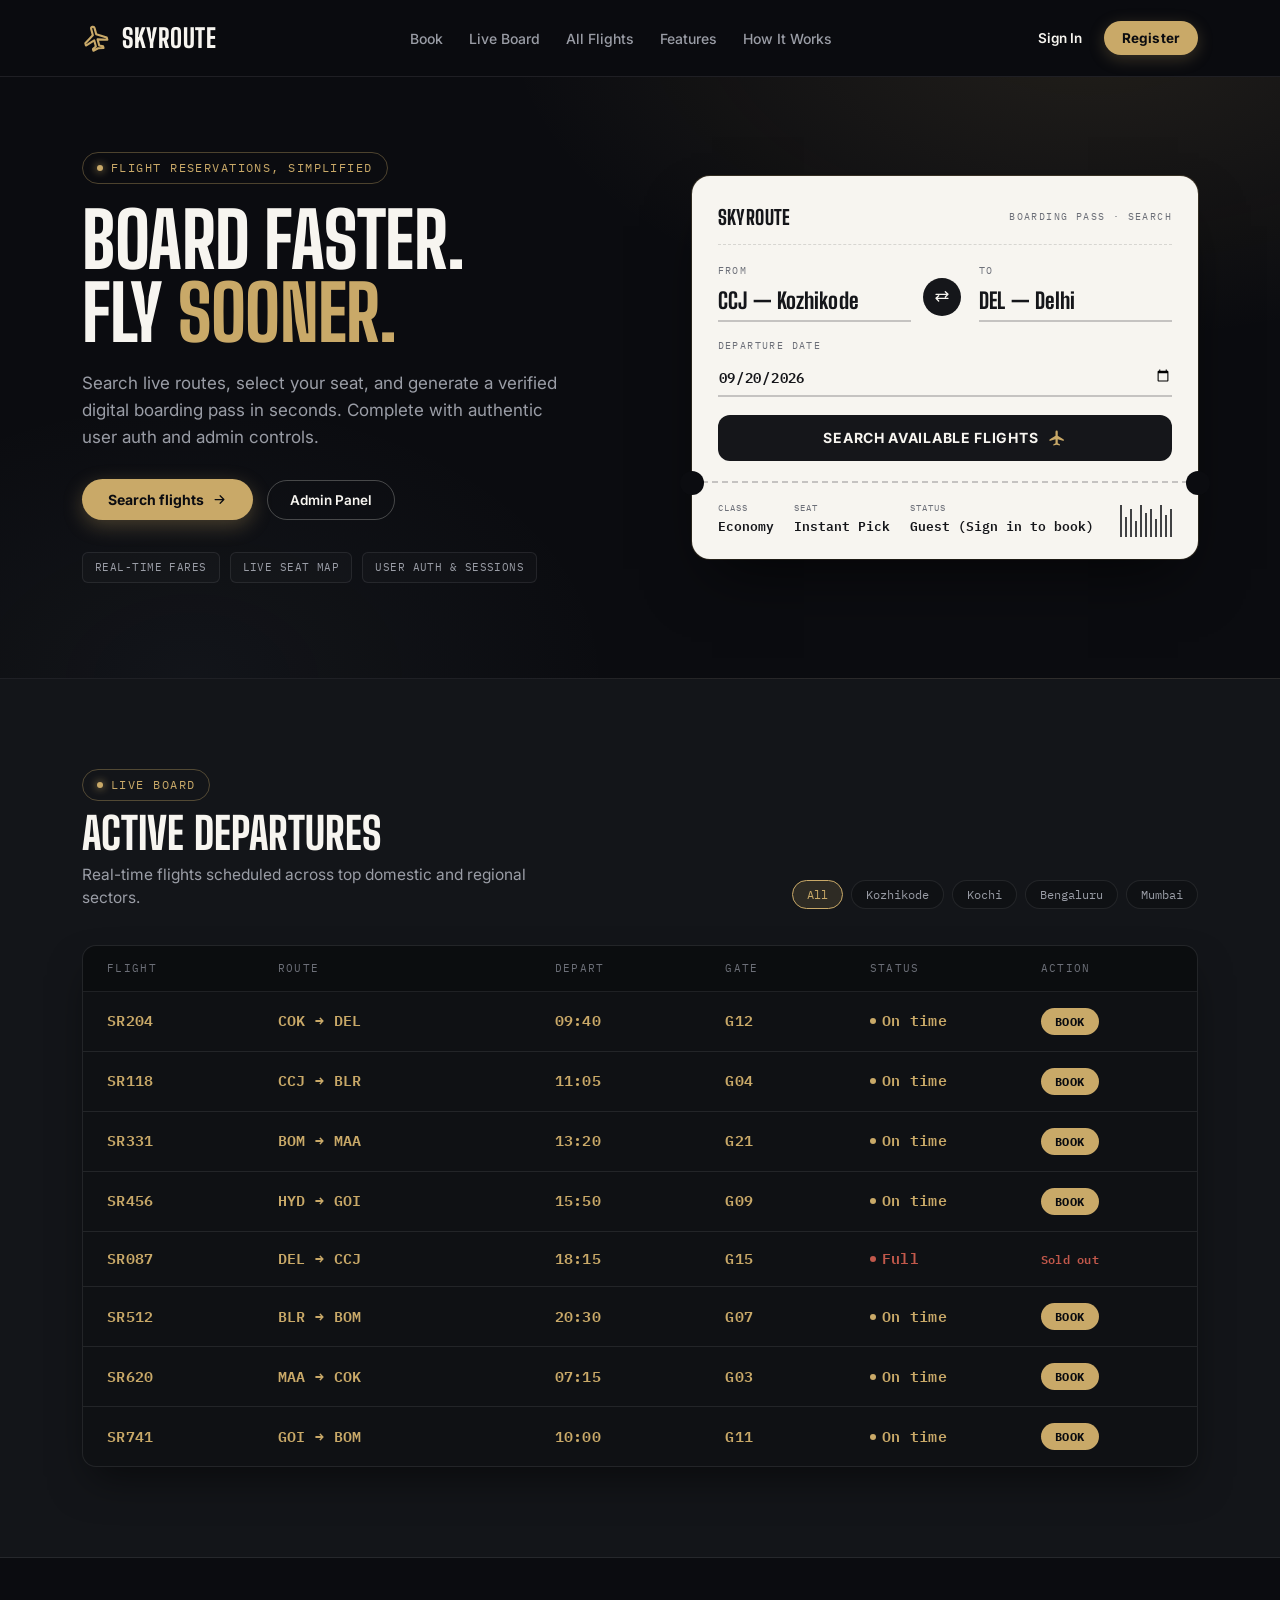
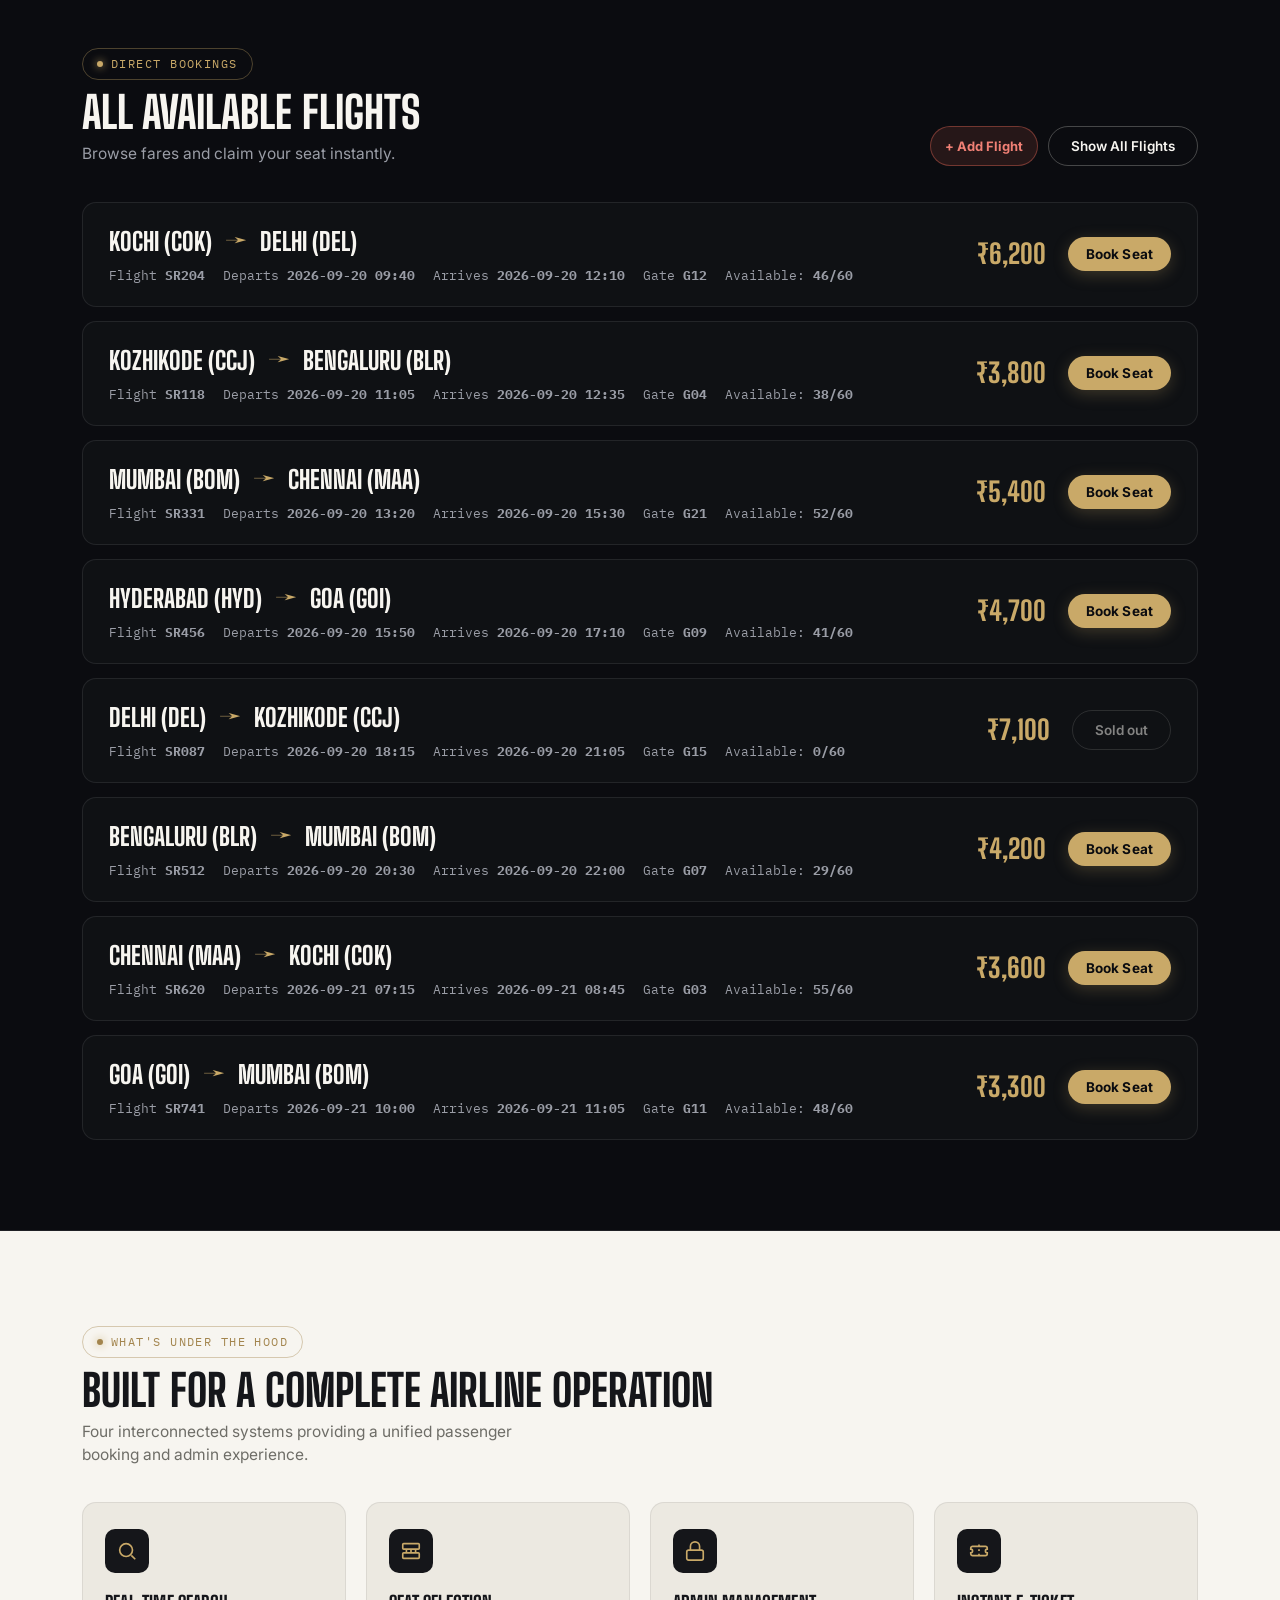
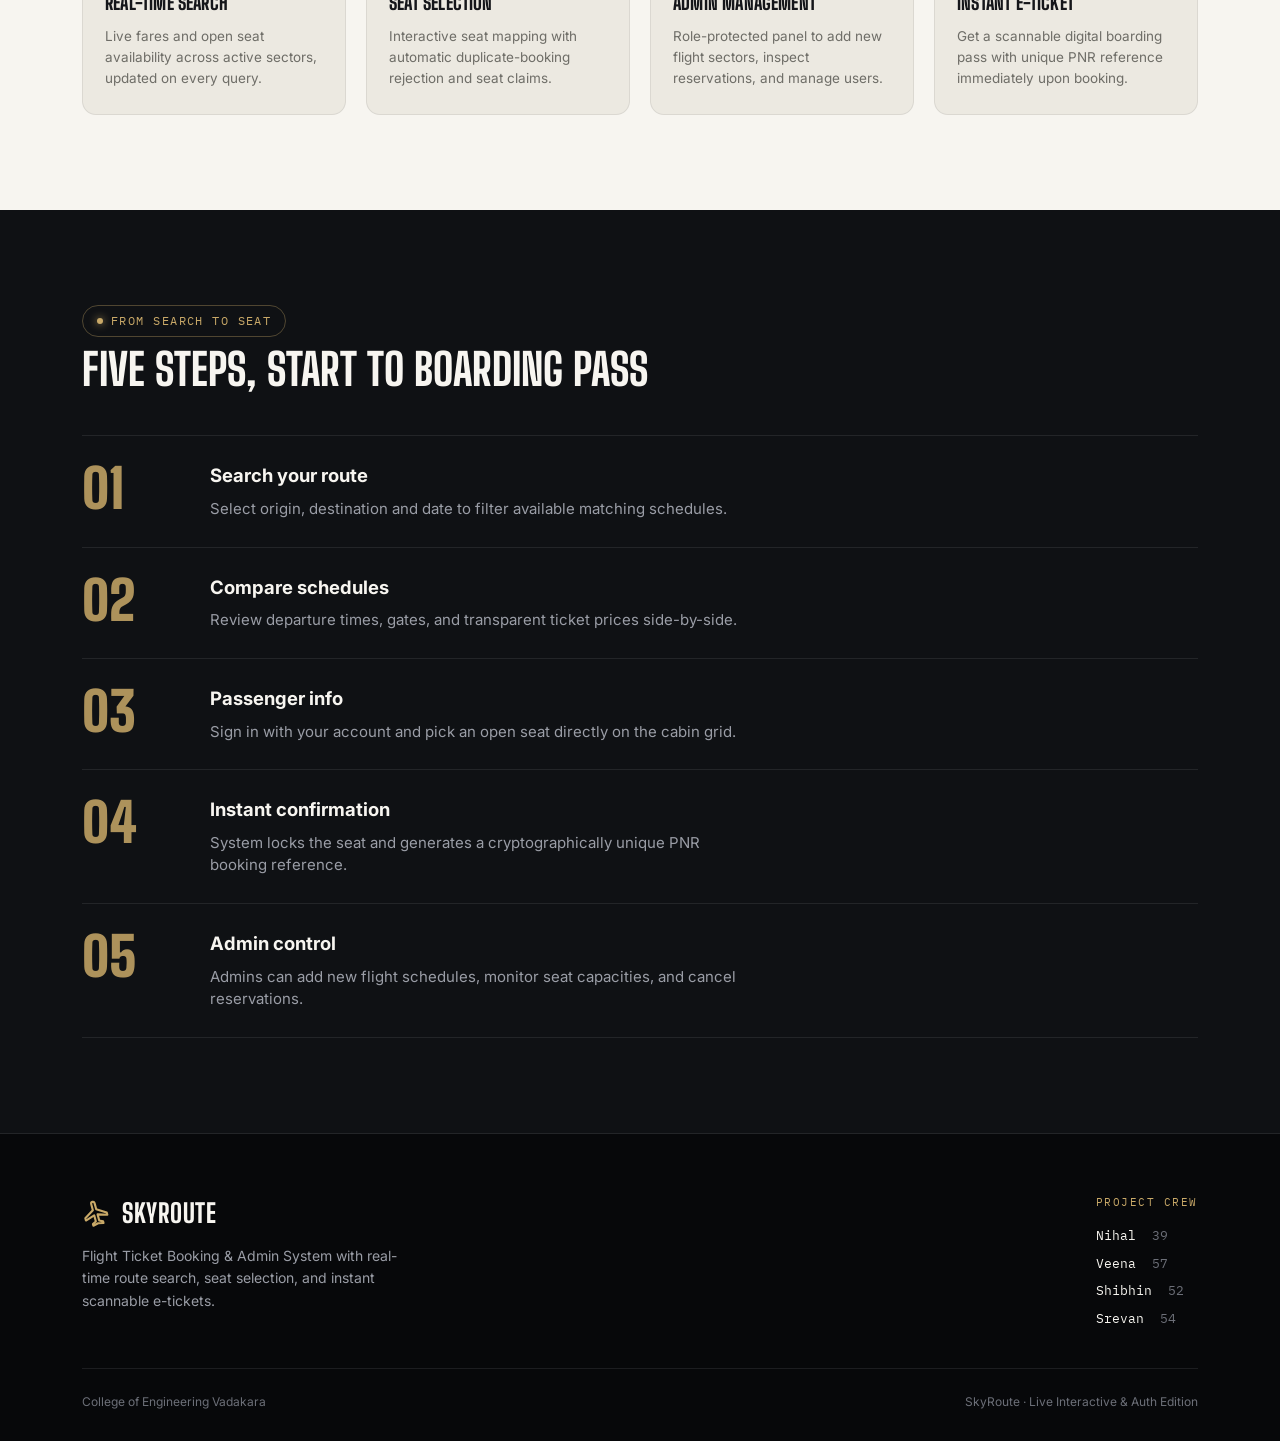
==== commit ad4e10d4: "Add interactive authentication, login/signup modals, role switching, and session management to index" ====
--- a/index.html
+++ b/index.html
@@ -3,8 +3,8 @@
 <head>
 <meta charset="UTF-8">
 <meta name="viewport" content="width=device-width, initial-scale=1.0">
-<title>SkyRoute — Flight Ticket Booking & Admin System</title>
-<meta name="description" content="SkyRoute flight ticket booking and admin management system with real-time route search, seat selection, departure board, e-tickets, and full admin dashboard.">
+<title>SkyRoute — Flight Ticket Booking & Auth System</title>
+<meta name="description" content="SkyRoute flight ticket booking with full authentication, role-based admin controls, real-time route search, seat selection, and e-tickets.">
 <link rel="preconnect" href="https://fonts.googleapis.com">
 <link rel="preconnect" href="https://fonts.gstatic.com" crossorigin>
 <link href="https://fonts.googleapis.com/css2?family=Big+Shoulders+Display:wght@700;800;900&family=IBM+Plex+Mono:wght@400;500;600;700&family=Inter:wght@400;500;600;700;800&display=swap" rel="stylesheet">
@@ -50,6 +50,23 @@
 
 *:focus-visible{outline:2px solid var(--amber); outline-offset:3px; border-radius:4px;}
 
+/* ---------- FLASH TOAST ---------- */
+.flash-wrap{
+  position:fixed; top:86px; left:50%; transform:translateX(-50%); z-index:9999;
+  width:90%; max-width:480px; pointer-events:none;
+}
+.flash{
+  font-family:var(--f-mono); font-size:13px; letter-spacing:0.02em;
+  padding:14px 18px; border-radius:10px; margin-bottom:10px;
+  border:1px solid var(--line); pointer-events:auto;
+  box-shadow:0 10px 30px rgba(0,0,0,0.6);
+  animation:slideDown .3s ease-out;
+  display:flex; justify-content:space-between; align-items:center;
+}
+@keyframes slideDown{from{opacity:0; transform:translateY(-15px);} to{opacity:1; transform:translateY(0);}}
+.flash-success{ color:var(--amber); border-color:rgba(201,169,104,0.4); background:#181714; }
+.flash-error{ color:var(--red); border-color:rgba(193,88,75,0.4); background:#1A1211; }
+
 /* ---------- NAVIGATION ---------- */
 .nav{
   position:sticky; top:0; z-index:100;
@@ -74,14 +91,16 @@
   transition:color .2s ease;
 }
 .nav-links a:hover{color:var(--paper);}
-.nav-cta{display:flex; align-items:center; gap:12px;}
-
-.role-badge{
-  font-family:var(--f-mono); font-size:11px; padding:4px 10px; border-radius:999px;
-  background:rgba(201,169,104,0.15); border:1px solid var(--amber); color:var(--amber);
-  display:inline-flex; align-items:center; gap:5px; cursor:pointer;
-}
-.role-badge:hover{background:rgba(201,169,104,0.25);}
+.nav-cta{display:flex; align-items:center; gap:10px;}
+
+.user-badge{
+  font-family:var(--f-mono); font-size:12px; color:var(--amber);
+  display:inline-flex; align-items:center; gap:6px; background:rgba(201,169,104,0.1);
+  padding:5px 12px; border-radius:999px; border:1px solid rgba(201,169,104,0.25);
+}
+.user-badge.admin{
+  color:#F08075; background:rgba(193,88,75,0.15); border-color:rgba(193,88,75,0.4);
+}
 
 .btn-ghost{
   background:none; border:none; color:var(--paper);
@@ -92,7 +111,7 @@
 
 .btn-admin{
   background:rgba(193,88,75,0.15); border:1px solid rgba(193,88,75,0.5); color:#F08075;
-  font-size:13px; font-weight:700; padding:8px 14px; border-radius:999px;
+  font-size:13px; font-weight:700; padding:7px 14px; border-radius:999px;
   display:inline-flex; align-items:center; gap:6px; transition:all .2s;
 }
 .btn-admin:hover{background:rgba(193,88,75,0.3); border-color:#F08075; color:#fff;}
@@ -107,7 +126,7 @@
 }
 .btn-amber:hover{background:#DCC28C; transform:translateY(-1px); box-shadow:0 6px 20px rgba(201,169,104,0.4);}
 
-@media (max-width:920px){ .nav-links{display:none;} }
+@media (max-width:960px){ .nav-links{display:none;} }
 
 /* ---------- HERO ---------- */
 .hero{
@@ -331,7 +350,7 @@
 .flight-price{font-family:var(--f-display); font-weight:800; font-size:27px; color:var(--amber);}
 
 /* ---------- ADMIN MODAL / DASHBOARD ---------- */
-.admin-modal-grid{display:flex; flex-direction:column; gap:24px;}
+.admin-modal-grid{display:flex; flex-direction:column; gap:22px;}
 .admin-box{
   background:var(--paper-2); border-radius:12px; padding:20px; border:1px solid rgba(21,22,26,0.1);
 }
@@ -439,6 +458,19 @@
 
 .modal-body{padding:24px; overflow-y:auto;}
 
+/* Auth form styling */
+.auth-field{margin-bottom:14px;}
+.auth-field label{
+  display:block; font-family:var(--f-mono); font-size:10px; letter-spacing:0.12em;
+  text-transform:uppercase; color:var(--muted-2); margin-bottom:5px;
+}
+.auth-field input{
+  width:100%; background:none; border:none; border-bottom:2px solid rgba(21,22,26,0.2);
+  font-family:var(--f-mono); font-weight:600; font-size:15px; color:var(--ink);
+  padding:6px 0 8px;
+}
+.auth-field input:focus{border-bottom-color:var(--amber-dim); outline:none;}
+
 .seat-picker{
   display:grid; grid-template-columns:repeat(6, 1fr); gap:8px; margin:16px 0;
 }
@@ -507,6 +539,9 @@
 </head>
 <body>
 
+<!-- FLASH NOTIFICATION CONTAINER -->
+<div class="flash-wrap" id="flashWrap"></div>
+
 <!-- NAV -->
 <header class="nav">
   <div class="wrap">
@@ -521,13 +556,8 @@
       <li><a href="#features">Features</a></li>
       <li><a href="#process">How It Works</a></li>
     </ul>
-    <div class="nav-cta">
-      <button class="btn-admin" onclick="openAdminModal()">
-        <svg viewBox="0 0 24 24" width="14" height="14" fill="none" stroke="currentColor" stroke-width="2"><rect x="3" y="11" width="18" height="11" rx="2" ry="2"></rect><path d="M7 11V7a5 5 0 0 1 10 0v4"></path></svg>
-        Admin Panel
-      </button>
-      <button class="btn-ghost" onclick="openMyBookings()">Bookings (<span id="bookingCount">0</span>)</button>
-      <button class="btn-amber" onclick="scrollToSection('book')">Search</button>
+    <div class="nav-cta" id="navCta">
+      <!-- Injected via JavaScript based on Auth state -->
     </div>
   </div>
 </header>
@@ -538,20 +568,20 @@
     <div class="hero-copy">
       <div class="eyebrow">Flight reservations, simplified</div>
       <h1>Board faster.<br>Fly <em>sooner.</em></h1>
-      <p class="lead">Search live routes, select your preferred seat on the spot, and generate a verified digital boarding pass in seconds — complete with admin controls.</p>
+      <p class="lead">Search live routes, select your seat, and generate a verified digital boarding pass in seconds. Complete with authentic user auth and admin controls.</p>
       <div class="hero-actions">
         <button onclick="scrollToSection('book-form')" class="btn-amber-lg">
           Search flights
           <svg viewBox="0 0 24 24" fill="none" stroke="currentColor" stroke-width="2" stroke-linecap="round" stroke-linejoin="round" width="15" height="15"><path d="M5 12h14M13 6l6 6-6 6"/></svg>
         </button>
-        <button onclick="openAdminModal()" class="btn-outline">
-          Open Admin Panel
+        <button onclick="handleAdminNavClick()" class="btn-outline">
+          Admin Panel
         </button>
       </div>
       <div class="hero-tags">
         <span class="tag">Real-time fares</span>
         <span class="tag">Live seat map</span>
-        <span class="tag">Admin Management</span>
+        <span class="tag">User Auth &amp; Sessions</span>
       </div>
     </div>
 
@@ -615,7 +645,7 @@
           <div class="stub-info">
             <div><span class="k">Class</span><span class="v">Economy</span></div>
             <div><span class="k">Seat</span><span class="v">Instant Pick</span></div>
-            <div><span class="k">Role</span><span class="v" style="color:var(--red);">Admin Access</span></div>
+            <div><span class="k">Status</span><span class="v" id="stubStatus">Registered Access</span></div>
           </div>
           <div class="barcode" aria-hidden="true">
             <i style="height:32px"></i><i style="height:20px"></i><i style="height:28px"></i><i style="height:16px"></i>
@@ -665,7 +695,7 @@
         <p id="resultsSub">Browse fares and claim your seat instantly.</p>
       </div>
       <div style="display:flex; gap:10px;">
-        <button class="btn-admin" onclick="openAdminModal()">+ Add New Flight</button>
+        <button class="btn-admin" onclick="handleAdminNavClick()">+ Add Flight</button>
         <button class="btn-outline" onclick="resetFilters()">Show All Flights</button>
       </div>
     </div>
@@ -737,7 +767,7 @@
       </div>
       <div class="step">
         <span class="num">03</span>
-        <div><h3>Passenger info</h3><p>Enter traveler details and pick an open seat directly on the cabin grid.</p></div>
+        <div><h3>Passenger info</h3><p>Sign in with your account and pick an open seat directly on the cabin grid.</p></div>
       </div>
       <div class="step">
         <span class="num">04</span>
@@ -774,18 +804,88 @@
     </div>
     <div class="footer-bottom">
       <span>College of Engineering Vadakara</span>
-      <span>SkyRoute · Interactive Showcase Edition</span>
+      <span>SkyRoute · Live Interactive &amp; Auth Edition</span>
     </div>
   </div>
 </footer>
 
+<!-- AUTH MODAL (LOGIN & SIGN UP) -->
+<div class="modal-overlay" id="authModal">
+  <div class="modal-card" style="max-width:440px;">
+    <div class="modal-header">
+      <h3 id="authModalTitle">Member Sign In</h3>
+      <button class="modal-close" onclick="closeModal('authModal')">&times;</button>
+    </div>
+    <div class="modal-body">
+      
+      <!-- Quick Demo Login Buttons -->
+      <div style="background:var(--paper-2); padding:12px 14px; border-radius:10px; margin-bottom:18px;">
+        <div style="font-family:var(--f-mono); font-size:10.5px; color:var(--muted-2); text-transform:uppercase; margin-bottom:8px; font-weight:700;">⚡ Quick Demo Login:</div>
+        <div style="display:flex; gap:8px;">
+          <button type="button" class="btn-book-sm" onclick="quickLogin('admin@skyroute.com', 'Admin@123')" style="background:var(--red); color:#fff; font-size:11px;">
+            Log In as Admin
+          </button>
+          <button type="button" class="btn-book-sm" onclick="quickLogin('nihal@example.com', 'Nihal@123')" style="font-size:11px;">
+            Log In as Passenger
+          </button>
+        </div>
+      </div>
+
+      <!-- Login Form -->
+      <form id="loginForm" onsubmit="handleLogin(event)">
+        <div class="auth-field">
+          <label for="loginEmail">Email Address</label>
+          <input type="email" id="loginEmail" placeholder="admin@skyroute.com" required autofocus>
+        </div>
+        <div class="auth-field">
+          <label for="loginPassword">Password</label>
+          <input type="password" id="loginPassword" placeholder="••••••••" required>
+        </div>
+        <button type="submit" class="search-btn" style="margin-top:16px;">
+          Sign In
+        </button>
+        <p style="text-align:center; margin-top:16px; font-size:13.5px; color:var(--muted-2);">
+          No account yet? <a href="javascript:void(0)" onclick="toggleAuthMode('register')" style="color:var(--amber-dim); font-weight:700;">Sign up</a>
+        </p>
+      </form>
+
+      <!-- Register Form -->
+      <form id="registerForm" onsubmit="handleRegister(event)" style="display:none;">
+        <div class="auth-field">
+          <label for="regName">Full Name</label>
+          <input type="text" id="regName" placeholder="e.g. Nihal Nambiar" required>
+        </div>
+        <div class="auth-field">
+          <label for="regEmail">Email Address</label>
+          <input type="email" id="regEmail" placeholder="name@example.com" required>
+        </div>
+        <div class="auth-field">
+          <label for="regPassword">Password (min 6 chars)</label>
+          <input type="password" id="regPassword" minlength="6" placeholder="••••••••" required>
+        </div>
+        <div class="auth-field">
+          <label for="regConfirm">Confirm Password</label>
+          <input type="password" id="regConfirm" minlength="6" placeholder="••••••••" required>
+        </div>
+        <button type="submit" class="search-btn" style="margin-top:16px;">
+          Create Account
+        </button>
+        <p style="text-align:center; margin-top:16px; font-size:13.5px; color:var(--muted-2);">
+          Already have an account? <a href="javascript:void(0)" onclick="toggleAuthMode('login')" style="color:var(--amber-dim); font-weight:700;">Log in</a>
+        </p>
+      </form>
+
+    </div>
+  </div>
+</div>
+
 <!-- ADMIN PANEL MODAL -->
 <div class="modal-overlay" id="adminModal">
-  <div class="modal-card" style="max-width:720px;">
+  <div class="modal-card" style="max-width:740px;">
     <div class="modal-header">
       <div style="display:flex; align-items:center; gap:10px;">
-        <span style="background:var(--red); color:#fff; font-size:10px; font-family:var(--f-mono); padding:3px 8px; border-radius:4px; font-weight:700;">RESTRICTED</span>
-        <h3>SkyRoute Admin Panel</h3>
+        <span style="background:var(--red); color:#fff; font-size:10px; font-family:var(--f-mono); padding:3px 8px; border-radius:4px; font-weight:700;">ADMIN ONLY</span>
+        <h3>SkyRoute Airline Control Panel</h3>
       </div>
       <button class="modal-close" onclick="closeModal('adminModal')">&times;</button>
     </div>
@@ -807,17 +907,15 @@
               <input type="text" id="addArrive" placeholder="Arrive (2026-09-20 16:30)" required>
               <input type="number" id="addPrice" placeholder="Fare &#8377; (e.g. 5200)" required>
             </div>
-            <button type="submit" class="search-btn" style="padding:10px;">Add Flight to Database</button>
+            <button type="submit" class="search-btn" style="padding:10px;">Add Flight to System</button>
           </form>
         </div>
 
         <!-- Manage Flights -->
         <div class="admin-box">
-          <h4>Current Flights (<span id="adminFlightCount">0</span>)</h4>
+          <h4>Active Flights (<span id="adminFlightCount">0</span>)</h4>
           <div style="max-height:180px; overflow-y:auto;">
-            <table class="admin-table" id="adminFlightsTable">
-              <!-- Injected by JS -->
-            </table>
+            <table class="admin-table" id="adminFlightsTable"></table>
           </div>
         </div>
 
@@ -825,23 +923,16 @@
         <div class="admin-box">
           <h4>All System Bookings (<span id="adminBookingCount">0</span>)</h4>
           <div style="max-height:180px; overflow-y:auto;">
-            <table class="admin-table" id="adminBookingsTable">
-              <!-- Injected by JS -->
-            </table>
+            <table class="admin-table" id="adminBookingsTable"></table>
           </div>
         </div>
 
         <!-- Users -->
         <div class="admin-box">
-          <h4>Registered Accounts</h4>
-          <table class="admin-table">
-            <thead><tr><th>Name</th><th>Email</th><th>Role</th></tr></thead>
-            <tbody>
-              <tr><td>SkyRoute Admin</td><td>admin@skyroute.com</td><td><span style="color:var(--red); font-weight:700;">ADMIN</span></td></tr>
-              <tr><td>Nihal Nambiar</td><td>nihal@example.com</td><td>USER</td></tr>
-              <tr><td>Veena</td><td>veena@example.com</td><td>USER</td></tr>
-            </tbody>
-          </table>
+          <h4>Registered Accounts (<span id="adminUserCount">0</span>)</h4>
+          <div style="max-height:140px; overflow-y:auto;">
+            <table class="admin-table" id="adminUsersTable"></table>
+          </div>
         </div>
 
       </div>
@@ -915,7 +1006,13 @@
 </div>
 
 <script>
-// MASTER FLIGHT DATA
+// INITIAL SEED DATA
+const defaultUsers = [
+  { id: 1, full_name: "SkyRoute Admin", email: "admin@skyroute.com", password: "Admin@123", role: "admin" },
+  { id: 2, full_name: "Nihal Nambiar", email: "nihal@example.com", password: "Nihal@123", role: "user" },
+  { id: 3, full_name: "Veena", email: "veena@example.com", password: "Veena@123", role: "user" }
+];
+
 const initialFlights = [
   { id: 1, flight_number: "SR204", origin_code: "COK", origin_city: "Kochi", destination_code: "DEL", destination_city: "Delhi", departure_time: "2026-09-20 09:40", arrival_time: "2026-09-20 12:10", gate: "G12", price: 6200, seats_total: 60, seats_taken: 14 },
   { id: 2, flight_number: "SR118", origin_code: "CCJ", origin_city: "Kozhikode", destination_code: "BLR", destination_city: "Bengaluru", departure_time: "2026-09-20 11:05", arrival_time: "2026-09-20 12:35", gate: "G04", price: 3800, seats_total: 60, seats_taken: 22 },
@@ -927,14 +1024,158 @@
   { id: 8, flight_number: "SR741", origin_code: "GOI", origin_city: "Goa", destination_code: "BOM", destination_city: "Mumbai", departure_time: "2026-09-21 10:00", arrival_time: "2026-09-21 11:05", gate: "G11", price: 3300, seats_total: 60, seats_taken: 12 }
 ];
 
+// STATE STORAGE
+let currentUser = JSON.parse(localStorage.getItem('skyroute_currentUser') || 'null');
+let users = JSON.parse(localStorage.getItem('skyroute_users') || JSON.stringify(defaultUsers));
 let flights = JSON.parse(localStorage.getItem('skyroute_flights') || JSON.stringify(initialFlights));
 let activeBookingFlight = null;
 
+// FLASH TOAST NOTIFICATIONS
+function showToast(message, type = 'success') {
+  const wrap = document.getElementById('flashWrap');
+  const toast = document.createElement('div');
+  toast.className = `flash flash-${type}`;
+  toast.innerHTML = `<span>${message}</span><span style="cursor:pointer; margin-left:12px; font-weight:700;" onclick="this.parentElement.remove()">&times;</span>`;
+  wrap.appendChild(toast);
+  setTimeout(() => { toast.remove(); }, 4000);
+}
+
+// AUTH MANAGEMENT
+function renderNavAuth() {
+  const navCta = document.getElementById('navCta');
+  const bookingCount = getBookings().length;
+
+  if (currentUser) {
+    const isAdmin = currentUser.role === 'admin';
+    const shortName = currentUser.full_name.split(' ')[0];
+
+    navCta.innerHTML = `
+      ${isAdmin ? `
+        <button class="btn-admin" onclick="openAdminModal()">
+          <svg viewBox="0 0 24 24" width="13" height="13" fill="none" stroke="currentColor" stroke-width="2"><rect x="3" y="11" width="18" height="11" rx="2" ry="2"></rect><path d="M7 11V7a5 5 0 0 1 10 0v4"></path></svg>
+          Admin Panel
+        </button>
+      ` : `
+        <button class="btn-ghost" onclick="openMyBookings()">My Bookings (${bookingCount})</button>
+      `}
+      <span class="user-badge ${isAdmin ? 'admin' : ''}">
+        ${isAdmin ? '👑' : '👤'} ${shortName}
+      </span>
+      <button class="btn-ghost" onclick="logout()" style="color:var(--red);">Log Out</button>
+    `;
+    document.getElementById('stubStatus').innerText = `${shortName} (${currentUser.role.toUpperCase()})`;
+  } else {
+    navCta.innerHTML = `
+      <button class="btn-ghost" onclick="openAuthModal('login')">Sign In</button>
+      <button class="btn-amber" onclick="openAuthModal('register')">Register</button>
+    `;
+    document.getElementById('stubStatus').innerText = "Guest (Sign in to book)";
+  }
+}
+
+function openAuthModal(mode = 'login') {
+  toggleAuthMode(mode);
+  document.getElementById('authModal').classList.add('open');
+}
+
+function toggleAuthMode(mode) {
+  if (mode === 'login') {
+    document.getElementById('authModalTitle').innerText = 'Member Sign In';
+    document.getElementById('loginForm').style.display = 'block';
+    document.getElementById('registerForm').style.display = 'none';
+  } else {
+    document.getElementById('authModalTitle').innerText = 'Create Account';
+    document.getElementById('loginForm').style.display = 'none';
+    document.getElementById('registerForm').style.display = 'block';
+  }
+}
+
+function quickLogin(email, pass) {
+  document.getElementById('loginEmail').value = email;
+  document.getElementById('loginPassword').value = pass;
+  document.getElementById('loginForm').dispatchEvent(new Event('submit'));
+}
+
+function handleLogin(e) {
+  e.preventDefault();
+  const email = document.getElementById('loginEmail').value.trim().toLowerCase();
+  const pass = document.getElementById('loginPassword').value;
+
+  const found = users.find(u => u.email.toLowerCase() === email && u.password === pass);
+  if (found) {
+    currentUser = found;
+    localStorage.setItem('skyroute_currentUser', JSON.stringify(currentUser));
+    renderNavAuth();
+    closeModal('authModal');
+    showToast(`Welcome back, ${found.full_name}! (${found.role.toUpperCase()})`, 'success');
+
+    // If an action was pending (e.g. booking)
+    if (activeBookingFlight) {
+      openBookingModal(activeBookingFlight.id);
+    }
+  } else {
+    showToast('Invalid email or password. Use demo login buttons above.', 'error');
+  }
+}
+
+function handleRegister(e) {
+  e.preventDefault();
+  const name = document.getElementById('regName').value.trim();
+  const email = document.getElementById('regEmail').value.trim().toLowerCase();
+  const pass = document.getElementById('regPassword').value;
+  const conf = document.getElementById('regConfirm').value;
+
+  if (pass !== conf) {
+    showToast('Passwords do not match.', 'error');
+    return;
+  }
+  if (users.some(u => u.email.toLowerCase() === email)) {
+    showToast('An account with this email already exists.', 'error');
+    return;
+  }
+
+  const newUser = {
+    id: Date.now(),
+    full_name: name,
+    email: email,
+    password: pass,
+    role: "user"
+  };
+
+  users.push(newUser);
+  localStorage.setItem('skyroute_users', JSON.stringify(users));
+  currentUser = newUser;
+  localStorage.setItem('skyroute_currentUser', JSON.stringify(currentUser));
+  renderNavAuth();
+  closeModal('authModal');
+  showToast(`Account created! Welcome, ${name}.`, 'success');
+}
+
+function logout() {
+  currentUser = null;
+  localStorage.removeItem('skyroute_currentUser');
+  renderNavAuth();
+  showToast('Logged out successfully.', 'success');
+}
+
+function handleAdminNavClick() {
+  if (!currentUser) {
+    showToast('Please sign in as Admin to access the management panel.', 'error');
+    openAuthModal('login');
+    return;
+  }
+  if (currentUser.role !== 'admin') {
+    showToast('403 Forbidden: Your account does not have administrator privileges.', 'error');
+    return;
+  }
+  openAdminModal();
+}
+
+// STORAGE HELPERS
 function saveFlightsToStorage() {
   localStorage.setItem('skyroute_flights', JSON.stringify(flights));
 }
 
-// Persistent Bookings
 function getBookings() {
   try {
     return JSON.parse(localStorage.getItem('skyroute_bookings') || '[]');
@@ -947,15 +1188,10 @@
   const list = getBookings();
   list.unshift(booking);
   localStorage.setItem('skyroute_bookings', JSON.stringify(list));
-  updateBookingCount();
-}
-
-function updateBookingCount() {
-  const count = getBookings().length;
-  document.getElementById('bookingCount').innerText = count;
-}
-
-// Render Board
+  renderNavAuth();
+}
+
+// BOARD RENDERING
 function renderBoard(filterOrigin = 'ALL') {
   const boardEl = document.getElementById('boardRows');
   const filtered = filterOrigin === 'ALL' ? flights : flights.filter(f => f.origin_code === filterOrigin);
@@ -976,7 +1212,7 @@
         <span>
           ${isFull 
             ? `<span style="font-size:12px; color:var(--red);">Sold out</span>` 
-            : `<button class="btn-book-sm" onclick="openBookingModal(${f.id})">Book</button>`
+            : `<button class="btn-book-sm" onclick="initiateBooking(${f.id})">Book</button>`
           }
         </span>
       </div>
@@ -990,7 +1226,7 @@
   renderBoard(code);
 }
 
-// Render Flights
+// FLIGHTS RENDERING
 function renderFlights(list = flights) {
   const listEl = document.getElementById('flightsList');
   if (list.length === 0) {
@@ -1018,7 +1254,7 @@
           <div class="flight-price">&#8377;${f.price.toLocaleString('en-IN')}</div>
           ${isFull 
             ? `<button class="btn-outline" style="opacity:0.5; cursor:not-allowed;" disabled>Sold out</button>`
-            : `<button class="btn-amber" onclick="openBookingModal(${f.id})">Book Seat</button>`
+            : `<button class="btn-amber" onclick="initiateBooking(${f.id})">Book Seat</button>`
           }
         </div>
       </div>
@@ -1054,7 +1290,17 @@
   renderFlights(flights);
 }
 
-// Booking Logic
+// BOOKING FLOW (LOGIN REQUIRED)
+function initiateBooking(flightId) {
+  if (!currentUser) {
+    activeBookingFlight = flights.find(f => f.id === flightId);
+    showToast('Please sign in or register to book a flight.', 'error');
+    openAuthModal('login');
+    return;
+  }
+  openBookingModal(flightId);
+}
+
 function openBookingModal(flightId) {
   const flight = flights.find(f => f.id === flightId);
   if (!flight) return;
@@ -1066,6 +1312,8 @@
     Departure: ${flight.departure_time} · Arrival: ${flight.arrival_time}<br>
     Gate: ${flight.gate} · Fare: &#8377;${flight.price.toLocaleString('en-IN')}
   `;
+
+  document.getElementById('passengerName').value = currentUser ? currentUser.full_name : '';
 
   const seatPicker = document.getElementById('seatPicker');
   const seatLetters = ['A', 'B', 'C', 'D', 'E', 'F'];
@@ -1102,7 +1350,7 @@
   const seat = document.getElementById('selectedSeatInput').value;
 
   if (!seat) {
-    alert('Please choose an available seat.');
+    showToast('Please select a seat from the cabin layout.', 'error');
     return;
   }
 
@@ -1110,6 +1358,7 @@
   const booking = {
     booking_ref: pnr,
     passenger_name: passenger,
+    user_email: currentUser ? currentUser.email : 'guest@skyroute.com',
     seat_number: seat,
     flight_number: activeBookingFlight.flight_number,
     origin_code: activeBookingFlight.origin_code,
@@ -1130,6 +1379,7 @@
   renderBoard();
   renderFlights();
   closeModal('bookingModal');
+  showToast('Booking confirmed! E-ticket generated.', 'success');
   showTicket(booking);
 }
 
@@ -1163,12 +1413,15 @@
   document.getElementById('ticketModal').classList.add('open');
 }
 
-// My Bookings Modal
+// MY BOOKINGS MODAL
 function openMyBookings() {
-  const list = getBookings();
+  const allBookings = getBookings();
+  const userEmail = currentUser ? currentUser.email.toLowerCase() : '';
+  const list = allBookings.filter(b => !userEmail || (b.user_email && b.user_email.toLowerCase() === userEmail));
+
   const container = document.getElementById('myBookingsList');
   if (list.length === 0) {
-    container.innerHTML = `<div style="text-align:center; padding:30px; color:var(--muted-2); font-family:var(--f-mono);">No bookings made yet. Search a flight to reserve your first ticket!</div>`;
+    container.innerHTML = `<div style="text-align:center; padding:30px; color:var(--muted-2); font-family:var(--f-mono);">No bookings reserved under your account yet. Search a flight to book!</div>`;
   } else {
     container.innerHTML = list.map(b => `
       <div style="background:var(--paper-2); padding:16px 20px; border-radius:12px; display:flex; justify-content:space-between; align-items:center;">
@@ -1232,6 +1485,21 @@
       </tbody>
     `;
   }
+
+  document.getElementById('adminUserCount').innerText = users.length;
+  const userTable = document.getElementById('adminUsersTable');
+  userTable.innerHTML = `
+    <thead><tr><th>Name</th><th>Email</th><th>Role</th></tr></thead>
+    <tbody>
+      ${users.map(u => `
+        <tr>
+          <td>${u.full_name}</td>
+          <td>${u.email}</td>
+          <td><span style="font-weight:700; color:${u.role === 'admin' ? 'var(--red)' : 'var(--ink)'}">${u.role.toUpperCase()}</span></td>
+        </tr>
+      `).join('')}
+    </tbody>
+  `;
 }
 
 function adminAddFlight(e) {
@@ -1257,7 +1525,7 @@
   renderFlights();
   renderAdminPanel();
   document.getElementById('adminAddFlightForm').reset();
-  alert(`Flight ${newFlight.flight_number} successfully added to database!`);
+  showToast(`Flight ${newFlight.flight_number} added successfully!`, 'success');
 }
 
 function adminDeleteFlight(id) {
@@ -1267,6 +1535,7 @@
     renderBoard();
     renderFlights();
     renderAdminPanel();
+    showToast('Flight removed.', 'success');
   }
 }
 
@@ -1279,11 +1548,11 @@
   if (el) el.scrollIntoView({ behavior: 'smooth' });
 }
 
-// Init
+// INIT
 document.addEventListener('DOMContentLoaded', () => {
+  renderNavAuth();
   renderBoard();
   renderFlights();
-  updateBookingCount();
 });
 </script>
 </body>
